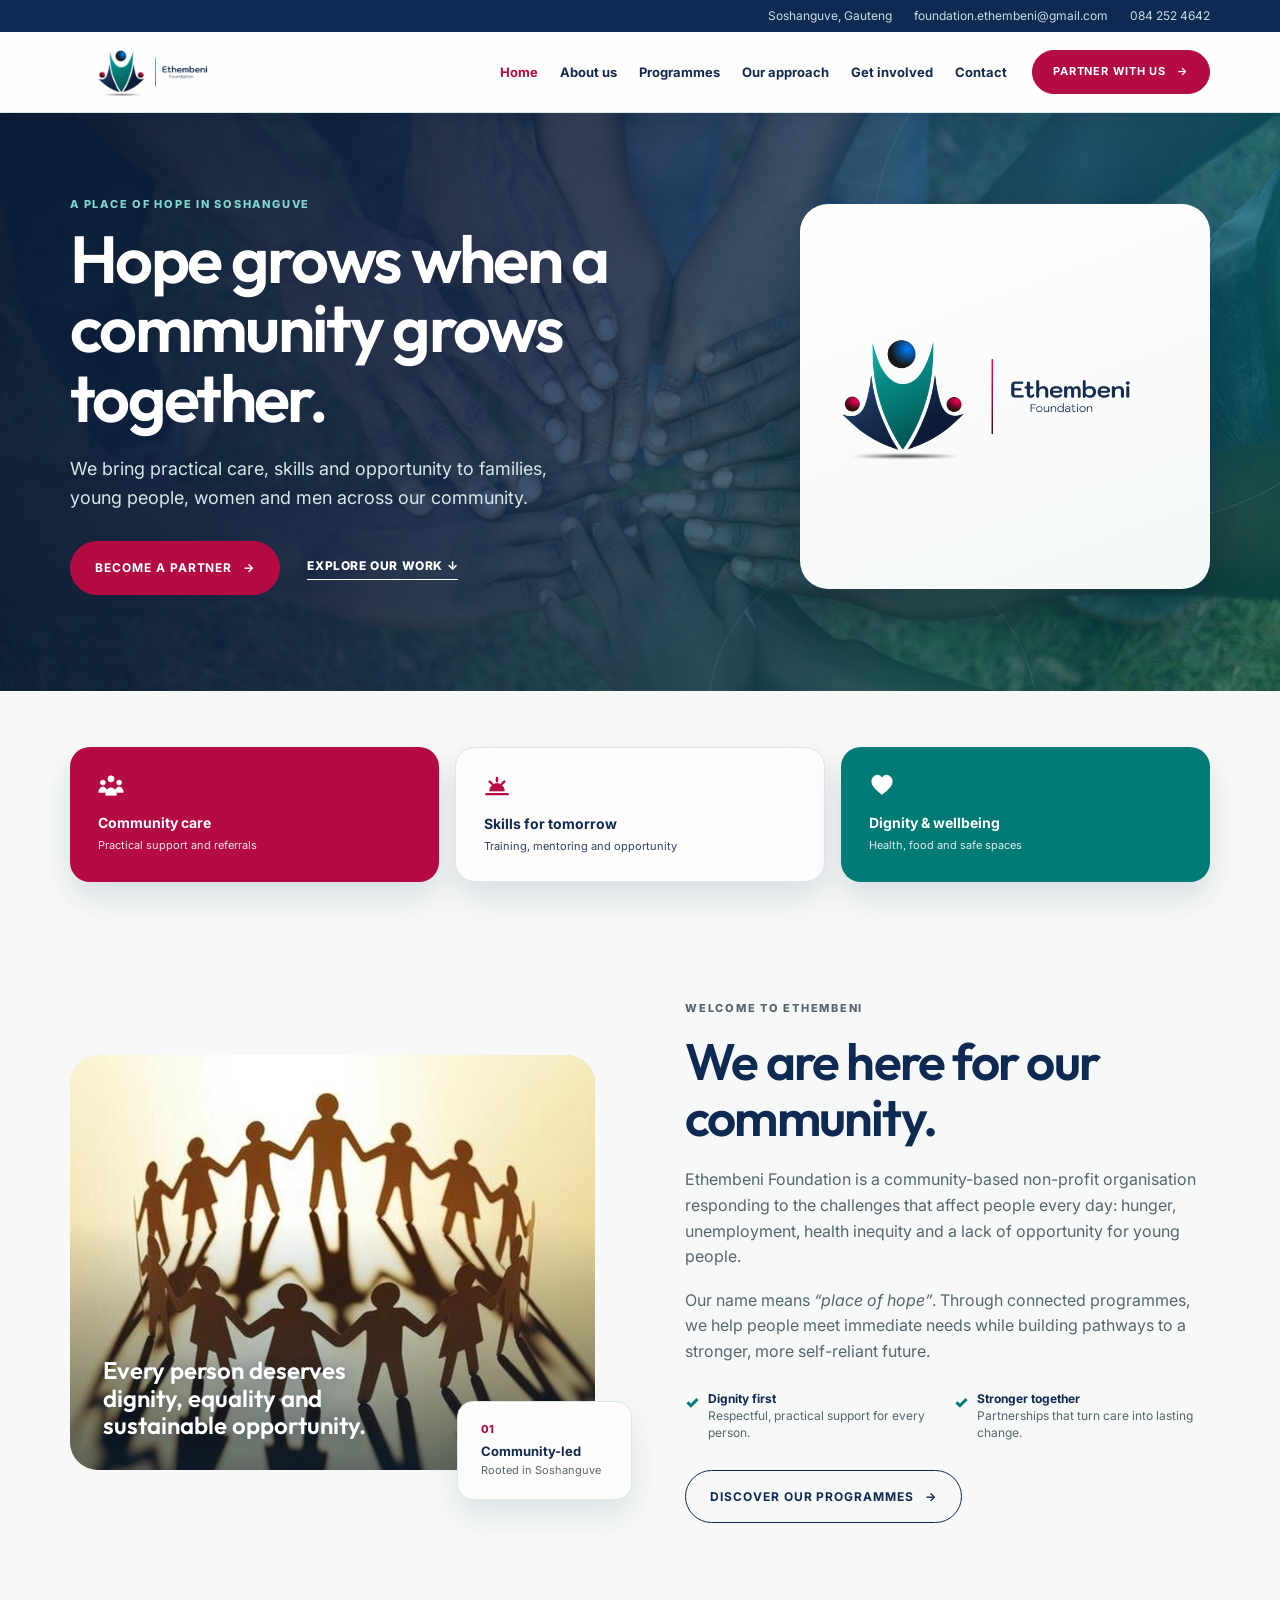
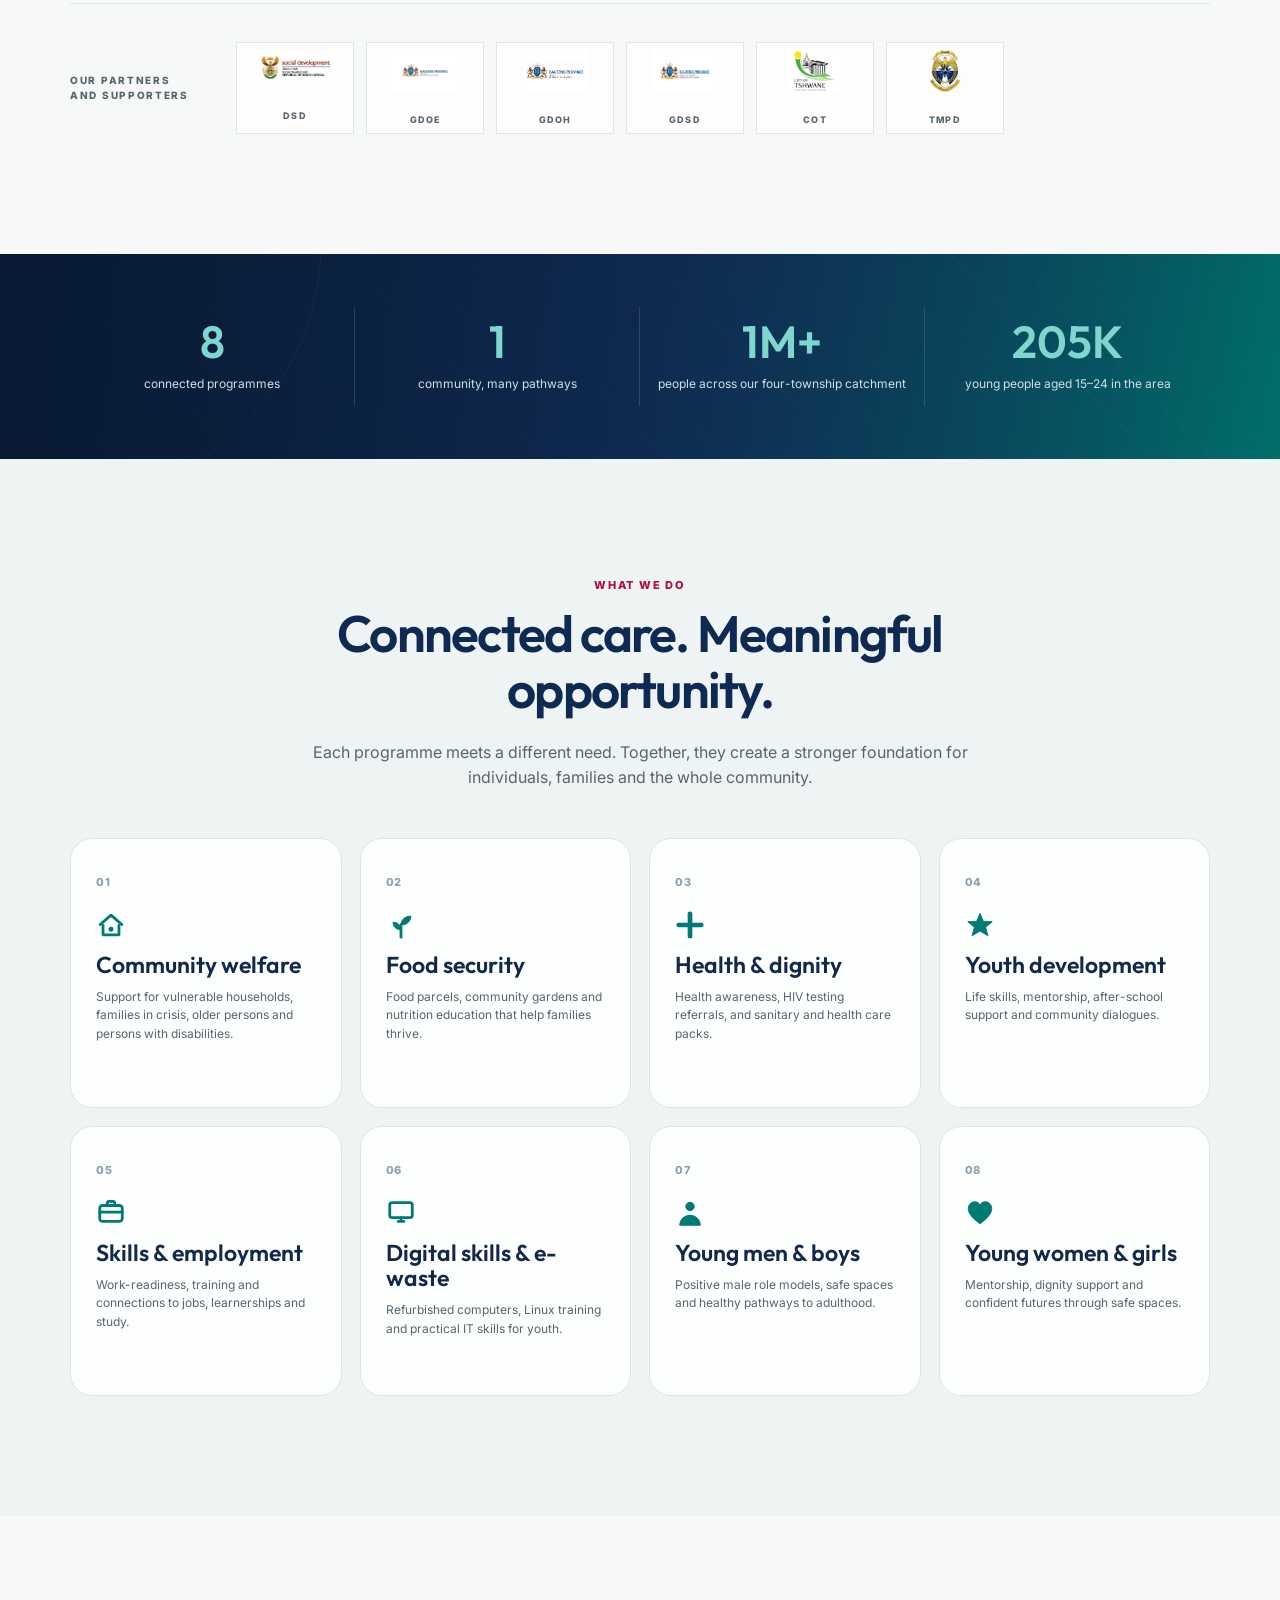
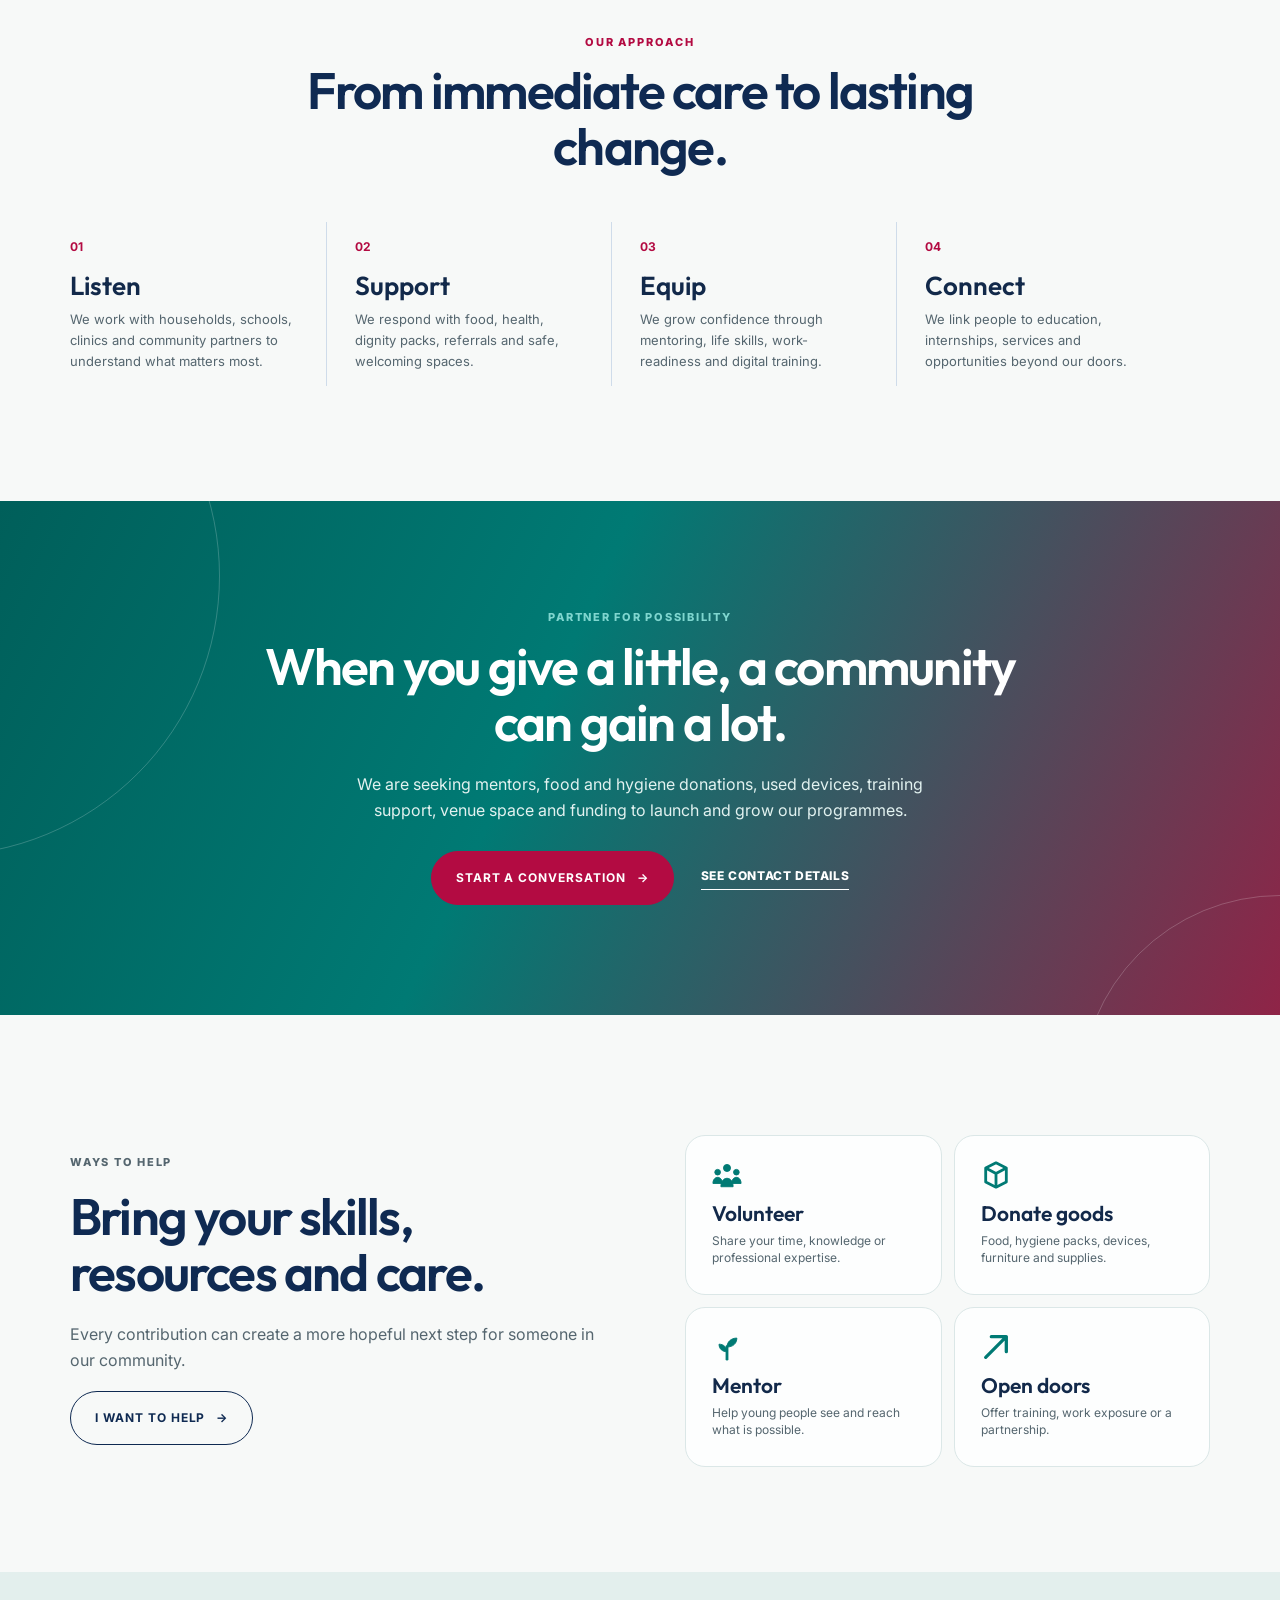
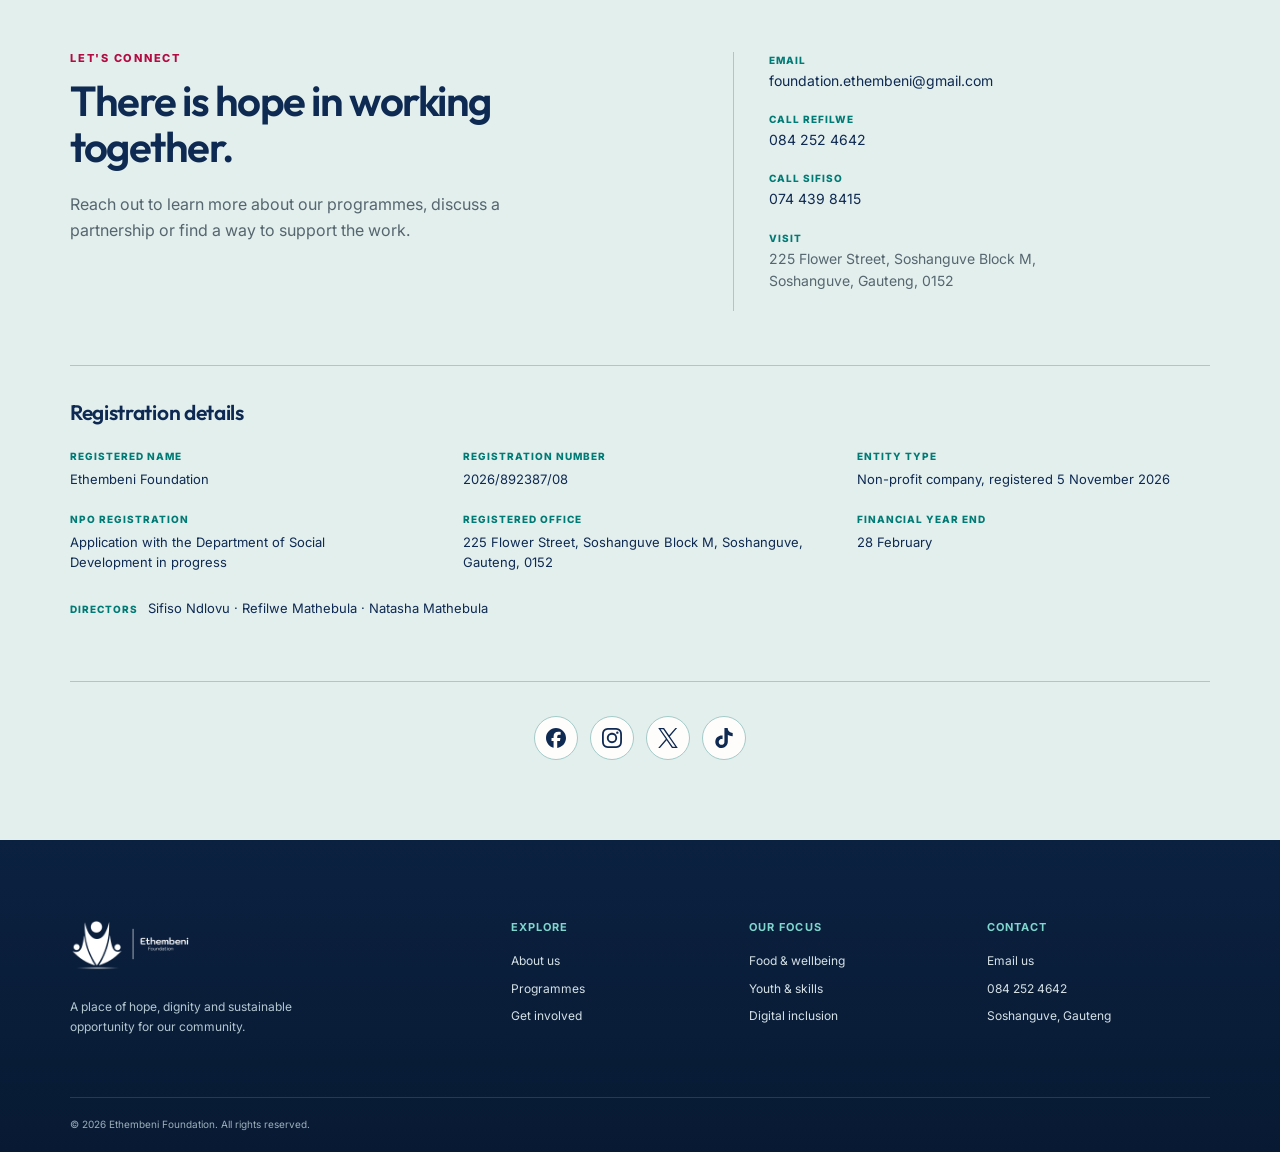
==== index.html @ ce1a3688 "Add files via upload" ====
<!doctype html>
<html lang="en">
<head>
  <meta charset="utf-8">
  <meta name="viewport" content="width=device-width, initial-scale=1">
  <meta name="description" content="Ethembeni Foundation — a place of hope for communities in Soshanguve.">
  <meta name="theme-color" content="#0f2a52">
  <title>Ethembeni Foundation | A place of hope</title>
  <link rel="preconnect" href="https://fonts.googleapis.com">
  <link rel="preconnect" href="https://fonts.gstatic.com" crossorigin>
  <link href="https://fonts.googleapis.com/css2?family=Inter:wght@400;500;600;700;800&family=Outfit:wght@500;600;700;800&display=swap" rel="stylesheet">
  <link rel="stylesheet" href="style.css">
</head>
<body>
  <a class="skip-link" href="#main">Skip to content</a>

  <svg class="logo-sprite" aria-hidden="true" focusable="false" width="0" height="0">
    <symbol id="mark-rise" viewBox="0 0 64 64"><path d="M14 44a18 18 0 0 1 36 0Z"/><path d="M6 52h52" fill="none" stroke="currentColor" stroke-width="6" stroke-linecap="round"/><path d="M32 20v-8M20 27l-6-6M44 27l6-6" fill="none" stroke="currentColor" stroke-width="6" stroke-linecap="round"/></symbol>
    <symbol id="mark-sprout" viewBox="0 0 64 64"><path d="M32 58V31" fill="none" stroke="currentColor" stroke-width="6" stroke-linecap="round"/><path d="M32 32c0-11 9-19 21-19 0 12-9 19-21 19Z"/><path d="M32 42c0-9-7-16-17-16 0 10 7 16 17 16Z"/></symbol>
    <symbol id="mark-people" viewBox="0 0 64 64"><circle cx="32" cy="17" r="7.5"/><path d="M19 57c0-11 5.8-18 13-18s13 7 13 18Z"/><circle cx="12" cy="26" r="6"/><path d="M2 50c0-8 4.5-13 10-13s10 5 10 13Z"/><circle cx="52" cy="26" r="6"/><path d="M42 50c0-8 4.5-13 10-13s10 5 10 13Z"/></symbol>
    <symbol id="mark-home" viewBox="0 0 64 64"><path d="M9 31 32 11l23 20" fill="none" stroke="currentColor" stroke-width="6" stroke-linecap="round" stroke-linejoin="round"/><path d="M15 33v20h34V33" fill="none" stroke="currentColor" stroke-width="6" stroke-linecap="round" stroke-linejoin="round"/><circle cx="32" cy="41" r="4.5"/></symbol>
    <symbol id="mark-heart" viewBox="0 0 64 64"><path d="M32 55C14 42 7 32 7 22.5 7 14 13.5 8 21 8c5 0 8.6 2.6 11 6.5C34.4 10.6 38 8 43 8c7.5 0 14 6 14 14.5C57 32 50 42 32 55Z"/></symbol>
    <symbol id="mark-star" viewBox="0 0 64 64"><path d="M32 7l7 17 19 1-14 12 5 18-17-10-17 10 5-18L6 25l19-1Z"/></symbol>
    <symbol id="mark-plus" viewBox="0 0 64 64"><path d="M32 8v48M8 32h48" fill="none" stroke="currentColor" stroke-width="10" stroke-linecap="round"/></symbol>
    <symbol id="mark-briefcase" viewBox="0 0 64 64"><rect x="8" y="16" width="48" height="34" rx="6" fill="none" stroke="currentColor" stroke-width="6"/><path d="M24 16v-5a4 4 0 0 1 4-4h8a4 4 0 0 1 4 4v5M8 30h48" fill="none" stroke="currentColor" stroke-width="6" stroke-linecap="round"/></symbol>
    <symbol id="mark-monitor" viewBox="0 0 64 64"><rect x="8" y="10" width="48" height="32" rx="5" fill="none" stroke="currentColor" stroke-width="6"/><path d="M26 50h12M32 42v8" fill="none" stroke="currentColor" stroke-width="6" stroke-linecap="round"/></symbol>
    <symbol id="mark-user" viewBox="0 0 64 64"><circle cx="32" cy="18" r="9"/><path d="M10 58c1-13 10-21 22-21s21 8 22 21Z"/></symbol>
    <symbol id="mark-box" viewBox="0 0 64 64"><path d="M32 6l22 11v30L32 58 10 47V17Z" fill="none" stroke="currentColor" stroke-width="6" stroke-linejoin="round"/><path d="M10 17l22 12 22-12M32 29v29" fill="none" stroke="currentColor" stroke-width="6" stroke-linejoin="round"/></symbol>
    <symbol id="mark-arrow" viewBox="0 0 64 64"><path d="M10 54 54 10M22 10h32v32" fill="none" stroke="currentColor" stroke-width="7" stroke-linecap="round" stroke-linejoin="round"/></symbol>
    <symbol id="soc-facebook" viewBox="0 0 24 24"><path d="M9.101 23.691v-7.98H6.627v-3.667h2.474v-1.58c0-4.085 1.848-5.978 5.858-5.978.401 0 .955.042 1.468.103a8.68 8.68 0 0 1 1.141.195v3.325a8.623 8.623 0 0 0-.653-.036 26.805 26.805 0 0 0-.733-.009c-.707 0-1.259.096-1.675.309a1.686 1.686 0 0 0-.679.622c-.258.42-.374.995-.374 1.752v1.297h3.919l-.386 2.103-.287 1.564h-3.246v8.245C19.396 23.238 24 18.179 24 12.044c0-6.627-5.373-12-12-12s-12 5.373-12 12c0 5.628 3.874 10.35 9.101 11.647Z"/></symbol>
    <symbol id="soc-instagram" viewBox="0 0 24 24"><path d="M7.0301.084c-1.2768.0602-2.1487.264-2.911.5634-.7888.3075-1.4575.72-2.1228 1.3877-.6652.6677-1.075 1.3368-1.3802 2.127-.2954.7638-.4956 1.6365-.552 2.914-.0564 1.2775-.0689 1.6882-.0626 4.947.0062 3.2586.0206 3.6671.0825 4.9473.061 1.2765.264 2.1482.5635 2.9107.308.7889.72 1.4573 1.388 2.1228.6679.6655 1.3365 1.0743 2.1285 1.38.7632.295 1.6361.4961 2.9134.552 1.2773.056 1.6884.069 4.9462.0627 3.2578-.0062 3.668-.0207 4.9478-.0814 1.28-.0607 2.147-.2652 2.9098-.5633.7889-.3086 1.4578-.72 2.1228-1.3881.665-.6682 1.0745-1.3378 1.3795-2.1284.2957-.7632.4966-1.636.552-2.9124.056-1.2809.0692-1.6898.063-4.948-.0063-3.2583-.021-3.6668-.0817-4.9465-.0607-1.2797-.264-2.1487-.5633-2.9117-.3084-.7889-.72-1.4568-1.3876-2.1228C21.2982 1.33 20.628.9208 19.8378.6165 19.074.321 18.2017.1197 16.9244.0645 15.6471.0093 15.236-.005 11.977.0014 8.718.0076 8.31.0215 7.0301.0839m.1402 21.6932c-1.17-.0509-1.8053-.2453-2.2287-.408-.5606-.216-.96-.4771-1.3819-.895-.422-.4178-.6811-.8186-.9-1.378-.1644-.4234-.3624-1.058-.4171-2.228-.0595-1.2645-.072-1.6442-.079-4.848-.007-3.2037.0053-3.583.0607-4.848.05-1.169.2456-1.805.408-2.2282.216-.5613.4762-.96.895-1.3816.4188-.4217.8184-.6814 1.3783-.9003.423-.1651 1.0575-.3614 2.227-.4171 1.2655-.06 1.6447-.072 4.848-.079 3.2033-.007 3.5835.005 4.8495.0608 1.169.0508 1.8053.2445 2.228.408.5608.216.96.4754 1.3816.895.4217.4194.6816.8176.9005 1.3787.1653.4217.3617 1.056.4169 2.2263.0602 1.2655.0739 1.645.0796 4.848.0058 3.203-.0055 3.5834-.061 4.848-.051 1.17-.245 1.8055-.408 2.2294-.216.5604-.4763.96-.8954 1.3814-.419.4215-.8181.6811-1.3783.9-.4224.1649-1.0577.3617-2.2262.4174-1.2656.0595-1.6448.072-4.8493.079-3.2045.007-3.5825-.006-4.848-.0608M16.953 5.5864A1.44 1.44 0 1 0 18.39 4.144a1.44 1.44 0 0 0-1.437 1.4424M5.8385 12.012c.0067 3.4032 2.7706 6.1557 6.173 6.1493 3.4026-.0065 6.157-2.7701 6.1506-6.1733-.0065-3.4032-2.771-6.1565-6.174-6.1498-3.403.0067-6.156 2.771-6.1496 6.1738M8 12.0077a4 4 0 1 1 4.008 3.9921A3.9996 3.9996 0 0 1 8 12.0077"/></symbol>
    <symbol id="soc-x" viewBox="0 0 24 24"><path d="M14.234 10.162 22.977 0h-2.072l-7.591 8.824L7.251 0H.258l9.168 13.343L.258 24H2.33l8.016-9.318L16.749 24h6.993zm-2.837 3.299-.929-1.329L3.076 1.56h3.182l5.965 8.532.929 1.329 7.754 11.09h-3.182z"/></symbol>
    <symbol id="soc-tiktok" viewBox="0 0 24 24"><path d="M12.525.02c1.31-.02 2.61-.01 3.91-.02.08 1.53.63 3.09 1.75 4.17 1.12 1.11 2.7 1.62 4.24 1.79v4.03c-1.44-.05-2.89-.35-4.2-.97-.57-.26-1.1-.59-1.62-.93-.01 2.92.01 5.84-.02 8.75-.08 1.4-.54 2.79-1.35 3.94-1.31 1.92-3.58 3.17-5.91 3.21-1.43.08-2.86-.31-4.08-1.03-2.02-1.19-3.44-3.37-3.65-5.71-.02-.5-.03-1-.01-1.49.18-1.9 1.12-3.72 2.58-4.96 1.66-1.44 3.98-2.13 6.15-1.72.02 1.48-.04 2.96-.04 4.44-.99-.32-2.15-.23-3.02.37-.63.41-1.11 1.04-1.36 1.75-.21.51-.15 1.07-.14 1.61.24 1.64 1.82 3.02 3.5 2.87 1.12-.01 2.19-.66 2.77-1.61.19-.33.4-.67.41-1.06.1-1.79.06-3.57.07-5.36.01-4.03-.01-8.05.02-12.07z"/></symbol>
  </svg>
  <div class="utility-bar"><div class="shell utility-content"><span>Soshanguve, Gauteng</span><a href="mailto:foundation.ethembeni@gmail.com">foundation.ethembeni@gmail.com</a><a href="tel:+27842524642">084 252 4642</a></div></div>

  <header class="site-header" id="top">
    <div class="shell nav-wrap">
      <a class="brand" href="#top" aria-label="Ethembeni Foundation home"><img src="assets/ethembeni-foundation-logo.png" alt="Ethembeni Foundation"></a>
      <button class="menu-toggle" aria-expanded="false" aria-controls="primary-nav"><span></span><span></span><span></span><span class="sr-only">Open navigation</span></button>
      <nav id="primary-nav" class="primary-nav" aria-label="Primary navigation">
        <a class="active" href="#home">Home</a><a href="#about">About us</a><a href="#programmes">Programmes</a><a href="#impact">Our approach</a><a href="#get-involved">Get involved</a><a href="#contact">Contact</a>
      </nav>
      <a class="button button-small header-cta" href="#get-involved">Partner with us <span aria-hidden="true">→</span></a>
    </div>
  </header>

  <main id="main">
    <section class="hero" id="home">
      <div class="hero-pattern pattern-one"></div><div class="hero-pattern pattern-two"></div>
      <div class="shell hero-grid">
        <div class="hero-copy"><p class="eyebrow light">A place of hope in Soshanguve</p><h1>Hope grows when a community grows together.</h1><p class="hero-text">We bring practical care, skills and opportunity to families, young people, women and men across our community.</p><div class="hero-actions"><a class="button" href="#get-involved">Become a partner <span aria-hidden="true">→</span></a><a class="text-link light" href="#programmes">Explore our work <span aria-hidden="true">↓</span></a></div></div>
        <div class="hero-art"><img class="hero-logo" src="assets/ethembeni-foundation-logo.png" alt="Ethembeni Foundation — place of hope" width="2400" height="1200"></div>
      </div>
    </section>

    <div class="hero-cards shell">
      <a href="#programmes" class="focus-card focus-crimson"><svg class="focus-icon" viewBox="0 0 64 64" aria-hidden="true"><use href="#mark-people"></use></svg><strong>Community care</strong><small>Practical support and referrals</small></a>
      <a href="#programmes" class="focus-card focus-cream"><svg class="focus-icon" viewBox="0 0 64 64" aria-hidden="true"><use href="#mark-rise"></use></svg><strong>Skills for tomorrow</strong><small>Training, mentoring and opportunity</small></a>
      <a href="#programmes" class="focus-card focus-teal"><svg class="focus-icon" viewBox="0 0 64 64" aria-hidden="true"><use href="#mark-heart"></use></svg><strong>Dignity & wellbeing</strong><small>Health, food and safe spaces</small></a>
    </div>

    <section class="intro section" id="about"><div class="shell split-grid"><div class="photo-card reveal"><div class="photo-art"><img class="photo-img" src="assets/teamwork.jpg" alt="Members of the Ethembeni Foundation team working together" width="1284" height="700" loading="lazy" decoding="async"><div class="photo-quote">Every person deserves dignity, equality and sustainable opportunity.</div></div><div class="tag-card"><span>01</span><strong>Community-led</strong><small>Rooted in Soshanguve</small></div></div><div class="section-copy reveal"><p class="eyebrow">Welcome to Ethembeni</p><h2>We are here for our community.</h2><p>Ethembeni Foundation is a community-based non-profit organisation responding to the challenges that affect people every day: hunger, unemployment, health inequity and a lack of opportunity for young people.</p><p>Our name means <em>“place of hope”</em>. Through connected programmes, we help people meet immediate needs while building pathways to a stronger, more self-reliant future.</p><div class="value-list"><div><span>✓</span><p><strong>Dignity first</strong><br>Respectful, practical support for every person.</p></div><div><span>✓</span><p><strong>Stronger together</strong><br>Partnerships that turn care into lasting change.</p></div></div><a class="button button-outline" href="#programmes">Discover our programmes <span aria-hidden="true">→</span></a></div></div><div class="shell partner-panel"><p>Our partners and supporters</p><ul class="partner-marks" aria-label="Partner and supporter logos"><li><img src="assets/logo-dsd.jpg" alt="Department of Social Development logo" loading="lazy" decoding="async"><span>DSD</span></li><li><img src="assets/logo_gdoe.jpg" alt="Gauteng Department of Education logo" loading="lazy" decoding="async"><span>GDoE</span></li><li><img src="assets/logo_gdoh.jpg" alt="Gauteng Department of Health logo" loading="lazy" decoding="async"><span>GDoH</span></li><li><img src="assets/logo_gdsd.png" alt="Gauteng Department of Social Development logo" loading="lazy" decoding="async"><span>GDSD</span></li><li><img src="assets/logo_tmo.png" alt="City of Tshwane Municipality logo" loading="lazy" decoding="async"><span>CoT</span></li><li><img src="assets/logo_tmpd.jpg" alt="Tshwane Metro Police Department logo" loading="lazy" decoding="async"><span>TMPD</span></li></ul></div></section>
    <section class="numbers"><div class="numbers-overlay"></div><div class="shell number-grid"><div><strong>8</strong><span>connected programmes</span></div><div><strong>1</strong><span>community, many pathways</span></div><div><strong>1M+</strong><span>people across our four-township catchment</span></div><div><strong>205K</strong><span>young people aged 15–24 in the area</span></div></div></section>

    <section class="section programmes" id="programmes"><div class="shell"><div class="section-heading centered reveal"><p class="eyebrow">What we do</p><h2>Connected care. Meaningful opportunity.</h2><p>Each programme meets a different need. Together, they create a stronger foundation for individuals, families and the whole community.</p></div><div class="programme-grid">
      <article class="programme-card reveal"><span class="programme-number">01</span><svg class="programme-icon" viewBox="0 0 64 64" aria-hidden="true"><use href="#mark-home"></use></svg><h3>Community welfare</h3><p>Support for vulnerable households, families in crisis, older persons and persons with disabilities.</p></article>
      <article class="programme-card reveal"><span class="programme-number">02</span><svg class="programme-icon" viewBox="0 0 64 64" aria-hidden="true"><use href="#mark-sprout"></use></svg><h3>Food security</h3><p>Food parcels, community gardens and nutrition education that help families thrive.</p></article>
      <article class="programme-card reveal"><span class="programme-number">03</span><svg class="programme-icon" viewBox="0 0 64 64" aria-hidden="true"><use href="#mark-plus"></use></svg><h3>Health & dignity</h3><p>Health awareness, HIV testing referrals, and sanitary and health care packs.</p></article>
      <article class="programme-card reveal"><span class="programme-number">04</span><svg class="programme-icon" viewBox="0 0 64 64" aria-hidden="true"><use href="#mark-star"></use></svg><h3>Youth development</h3><p>Life skills, mentorship, after-school support and community dialogues.</p></article>
      <article class="programme-card reveal"><span class="programme-number">05</span><svg class="programme-icon" viewBox="0 0 64 64" aria-hidden="true"><use href="#mark-briefcase"></use></svg><h3>Skills & employment</h3><p>Work-readiness, training and connections to jobs, learnerships and study.</p></article>
      <article class="programme-card reveal"><span class="programme-number">06</span><svg class="programme-icon" viewBox="0 0 64 64" aria-hidden="true"><use href="#mark-monitor"></use></svg><h3>Digital skills & e-waste</h3><p>Refurbished computers, Linux training and practical IT skills for youth.</p></article>
      <article class="programme-card reveal"><span class="programme-number">07</span><svg class="programme-icon" viewBox="0 0 64 64" aria-hidden="true"><use href="#mark-user"></use></svg><h3>Young men & boys</h3><p>Positive male role models, safe spaces and healthy pathways to adulthood.</p></article>
      <article class="programme-card reveal"><span class="programme-number">08</span><svg class="programme-icon" viewBox="0 0 64 64" aria-hidden="true"><use href="#mark-heart"></use></svg><h3>Young women & girls</h3><p>Mentorship, dignity support and confident futures through safe spaces.</p></article>
    </div></div></section>

    <section class="journey section" id="impact"><div class="shell"><div class="section-heading centered reveal"><p class="eyebrow">Our approach</p><h2>From immediate care to lasting change.</h2></div><div class="journey-grid"><article class="journey-step reveal"><span>01</span><h3>Listen</h3><p>We work with households, schools, clinics and community partners to understand what matters most.</p></article><article class="journey-step reveal"><span>02</span><h3>Support</h3><p>We respond with food, health, dignity packs, referrals and safe, welcoming spaces.</p></article><article class="journey-step reveal"><span>03</span><h3>Equip</h3><p>We grow confidence through mentoring, life skills, work-readiness and digital training.</p></article><article class="journey-step reveal"><span>04</span><h3>Connect</h3><p>We link people to education, internships, services and opportunities beyond our doors.</p></article></div></div></section>

    <section class="partner-callout" id="get-involved"><div class="partner-orbit orbit-one"></div><div class="partner-orbit orbit-two"></div><div class="shell partner-content reveal"><p class="eyebrow light">Partner for possibility</p><h2>When you give a little, a community can gain a lot.</h2><p>We are seeking mentors, food and hygiene donations, used devices, training support, venue space and funding to launch and grow our programmes.</p><div class="partner-actions"><a class="button" href="mailto:foundation.ethembeni@gmail.com?subject=Partnership%20with%20Ethembeni%20Foundation">Start a conversation <span aria-hidden="true">→</span></a><a class="text-link light" href="#contact">See contact details</a></div></div></section>

    <section class="section involvement"><div class="shell split-grid"><div class="section-copy reveal"><p class="eyebrow">Ways to help</p><h2>Bring your skills, resources and care.</h2><p>Every contribution can create a more hopeful next step for someone in our community.</p><a class="button button-outline" href="mailto:foundation.ethembeni@gmail.com?subject=I%20would%20like%20to%20help">I want to help <span aria-hidden="true">→</span></a></div><div class="help-grid reveal"><article><svg viewBox="0 0 64 64" aria-hidden="true"><use href="#mark-people"></use></svg><h3>Volunteer</h3><p>Share your time, knowledge or professional expertise.</p></article><article><svg viewBox="0 0 64 64" aria-hidden="true"><use href="#mark-box"></use></svg><h3>Donate goods</h3><p>Food, hygiene packs, devices, furniture and supplies.</p></article><article><svg viewBox="0 0 64 64" aria-hidden="true"><use href="#mark-sprout"></use></svg><h3>Mentor</h3><p>Help young people see and reach what is possible.</p></article><article><svg viewBox="0 0 64 64" aria-hidden="true"><use href="#mark-arrow"></use></svg><h3>Open doors</h3><p>Offer training, work exposure or a partnership.</p></article></div></div></section>

    <section class="contact-section" id="contact"><div class="shell contact-panel"><div><p class="eyebrow">Let's connect</p><h2>There is hope in working together.</h2><p>Reach out to learn more about our programmes, discuss a partnership or find a way to support the work.</p></div><div class="contact-details"><a href="mailto:foundation.ethembeni@gmail.com"><span>Email</span>foundation.ethembeni@gmail.com</a><a href="tel:+27842524642"><span>Call Refilwe</span>084 252 4642</a><a href="tel:+27744398415"><span>Call Sifiso</span>074 439 8415</a><p><span>Visit</span>225 Flower Street, Soshanguve Block M,<br>Soshanguve, Gauteng, 0152</p></div></div>    <div class="shell registration">
      <h3>Registration details</h3>
      <dl class="registration-list">
        <div>
          <dt>Registered name</dt>
          <dd>Ethembeni Foundation</dd>
        </div>
        <div>
          <dt>Registration number</dt>
          <dd>2026/892387/08</dd>
        </div>
        <div>
          <dt>Entity type</dt>
          <dd>Non-profit company, registered 5 November 2026</dd>
        </div>
        <div>
          <dt>NPO registration</dt>
          <dd>Application with the Department of Social Development in progress</dd>
        </div>
        <div>
          <dt>Registered office</dt>
          <dd>225 Flower Street, Soshanguve Block M, Soshanguve, Gauteng, 0152</dd>
        </div>
        <div>
          <dt>Financial year end</dt>
          <dd>28 February</dd>
        </div>
      </dl>
      <p class="registration-directors"><span>Directors</span>Sifiso Ndlovu &middot; Refilwe Mathebula &middot; Natasha Mathebula</p>
    </div>

    <div class="shell social-row">
      <!-- TODO: add href with the real profile URL to each link once the accounts exist -->
      <ul class="social-list">
        <li><a class="social-link" aria-label="Ethembeni Foundation on Facebook"><svg viewBox="0 0 24 24" aria-hidden="true"><use href="#soc-facebook"></use></svg></a></li>
        <li><a class="social-link" aria-label="Ethembeni Foundation on Instagram"><svg viewBox="0 0 24 24" aria-hidden="true"><use href="#soc-instagram"></use></svg></a></li>
        <li><a class="social-link" href="https://x.com/ethembeni_" target="_blank" rel="noopener" aria-label="Ethembeni Foundation on X"><svg viewBox="0 0 24 24" aria-hidden="true"><use href="#soc-x"></use></svg></a></li>
        <li><a class="social-link" href="https://www.tiktok.com/@ethembenifoundation" target="_blank" rel="noopener" aria-label="Ethembeni Foundation on TikTok"><svg viewBox="0 0 24 24" aria-hidden="true"><use href="#soc-tiktok"></use></svg></a></li>
      </ul>
    </div></section>
  </main>

  <footer><div class="shell footer-grid"><div><img class="footer-logo" src="assets/ethembeni-foundation-logo.png" alt="Ethembeni Foundation"><p>A place of hope, dignity and sustainable opportunity for our community.</p></div><div><h3>Explore</h3><a href="#about">About us</a><a href="#programmes">Programmes</a><a href="#get-involved">Get involved</a></div><div><h3>Our focus</h3><a href="#programmes">Food & wellbeing</a><a href="#programmes">Youth & skills</a><a href="#programmes">Digital inclusion</a></div><div><h3>Contact</h3><a href="mailto:foundation.ethembeni@gmail.com">Email us</a><a href="tel:+27842524642">084 252 4642</a><a href="#contact">Soshanguve, Gauteng</a></div></div><div class="shell footer-bottom"><span>© <span id="year"></span> Ethembeni Foundation. All rights reserved.</span></div></footer>
  <script src="script.js"></script>
</body>
</html>
---- style.css ----
/* ==========================================================================
   Ethembeni Foundation — stylesheet
   Palette is derived from the logo: navy, teal, crimson and blue.
   ========================================================================== */

:root {
  --navy:#0f2a52;
  --navy-deep:#081a33;
  --navy-mid:#123a63;
  --teal:#007a74;
  --teal-deep:#005f5a;
  --teal-light:#7fd6cf;
  --crimson:#b30b42;
  --crimson-deep:#8f0a35;
  --blue:#0a5fb4;
  --blue-soft:#e8f1fb;
  --cream:#eef6f5;
  --paper:#fdfefd;
  --ink:#12294a;
  --muted:#55666f;
  --line:#dbe7e7;
  --btn-radius:999px;
  --serif:'Outfit','Inter',Arial,sans-serif;
  --sans:'Inter',Arial,Helvetica,sans-serif;
}

* {
  box-sizing:border-box;
}

html {
  scroll-behavior:smooth;
  scroll-padding-top:92px;
}

body {
  margin:0;
  color:var(--ink);
  background-color:#f7f9f8;
  font-family:var(--sans);
  font-size:16px;
  line-height:1.6;
}

a:focus-visible,
button:focus-visible {
  outline:3px solid var(--blue);
  outline-offset:3px;
}

.shell {
  width:min(1140px,calc(100% - 40px));
  margin:auto;
}

.sr-only,.skip-link:not(:focus) {
  position:absolute;
  width:1px;
  height:1px;
  overflow:hidden;
  clip:rect(0,0,0,0);
  white-space:nowrap;
}

.skip-link:focus {
  position:fixed;
  top:10px;
  left:10px;
  z-index:99;
  background:var(--navy);
  padding:10px;
  color:#fff;
}

.utility-bar {
  background:var(--navy);
  color:#c9dde4;
  font-size:12px;
}

.utility-content {
  height:32px;
  display:flex;
  justify-content:flex-end;
  align-items:center;
  gap:22px;
}

.utility-bar a {
  color:inherit;
  text-decoration:none;
}

.utility-bar a:hover {
  color:var(--teal-light);
}

.site-header {
  background:#fdfefd;
  position:sticky;
  top:0;
  z-index:20;
  border-bottom:1px solid var(--line);
  box-shadow:0 2px 12px #0f2a5214;
}

.nav-wrap {
  height:80px;
  display:flex;
  align-items:center;
  gap:25px;
}

.brand {
  width:180px;
  height:64px;
  display:flex;
  align-items:center;
}

.brand img {
  width:100%;
  height:100%;
  object-fit:contain;
}

.primary-nav {
  display:flex;
  align-items:center;
  gap:22px;
  margin-left:auto;
}

.primary-nav a {
  color:var(--ink);
  font-size:13px;
  font-weight:700;
  text-decoration:none;
}

.primary-nav a:hover,.primary-nav a.active {
  color:var(--crimson);
}

.button {
  display:inline-flex;
  align-items:center;
  gap:11px;
  background:var(--crimson);
  color:#fff;
  text-transform:uppercase;
  font-size:12px;
  letter-spacing:.08em;
  font-weight:700;
  text-decoration:none;
  padding:16px 24px;
  border:1px solid var(--crimson);
  border-radius:var(--btn-radius);
  transition:.25s;
}

.button:hover {
  background:var(--crimson-deep);
  transform:translateY(-2px);
}

.button-small {
  padding:12px 20px;
  font-size:11px;
}

.button-outline {
  background:transparent;
  color:var(--navy);
  border-color:var(--navy);
}

.button-outline:hover {
  background:var(--navy);
  color:#fff;
}

.menu-toggle {
  display:none;
  background:none;
  border:0;
  padding:8px;
  cursor:pointer;
}

.menu-toggle span:not(.sr-only) {
  display:block;
  width:24px;
  height:2px;
  background:var(--navy);
  margin:5px;
}

.hero {
  background-color:#0b1f3f;
  background-image:
    linear-gradient(128deg,#0b1f3fc4 0%,#0f2a52ad 42%,#00706b8a 78%,#007a7466 100%),
    url("assets/communityhands.jpg");
  background-size:cover;
  background-position:center;
  background-repeat:no-repeat;
  min-height:560px;
  color:white;
  position:relative;
  overflow:hidden;
  padding:85px 0 96px;
}

.hero:after {
  content:'';
  position:absolute;
  inset:0;
  background:
    radial-gradient(720px 520px at 88% 12%,#0a5fb440,transparent 70%),
    linear-gradient(90deg,#081a3399 0%,#0b244566 42%,#007a740f 100%);
  pointer-events:none;
}

.hero-grid {
  display:grid;
  grid-template-columns:1.05fr .95fr;
  min-height:378px;
  align-items:center;
  position:relative;
  z-index:1;
}

.hero-copy {
  max-width:620px;
}

.eyebrow {
  font-size:11px;
  line-height:1.2;
  font-weight:800;
  letter-spacing:.16em;
  text-transform:uppercase;
  color:var(--crimson);
  margin:0 0 13px;
}

.eyebrow.light {
  color:var(--teal-light);
}

.hero h1 {
  font-family:var(--serif);
  font-weight:600;
  font-size:clamp(42px,5.2vw,71px);
  line-height:1.04;
  letter-spacing:-.04em;
  margin:0 0 23px;
}

.hero-text {
  font-size:18px;
  max-width:520px;
  color:#d5e8e9;
  margin:0 0 29px;
}

.hero-actions,.partner-actions {
  display:flex;
  align-items:center;
  gap:27px;
}

.text-link {
  font-size:12px;
  font-weight:800;
  text-transform:uppercase;
  letter-spacing:.05em;
  color:var(--navy);
  text-decoration:none;
  border-bottom:1px solid currentColor;
  padding-bottom:3px;
}

.text-link.light {
  color:#fff;
}

.hero-pattern {
  position:absolute;
  border:1px solid #ffffff22;
  border-radius:50%;
}

.pattern-one {
  width:540px;
  height:540px;
  right:-130px;
  top:-130px;
}

.pattern-two {
  width:330px;
  height:330px;
  right:19%;
  bottom:-190px;
}

.hero-art {
  width:410px;
  height:385px;
  justify-self:end;
  position:relative;
  overflow:hidden;
  background:linear-gradient(160deg,#ffffff,#f4f8f7);
  border-radius:28px;
  box-shadow:0 30px 60px #05142666;
  display:grid;
  place-items:center;
  padding:36px;
}

.hero-art {
  max-width:100%;
}

.hero-logo {
  display:block;
  width:100%;
  max-width:358px;
  height:auto;
}

/* Hero entrance: the mark arrives from the right, then the copy follows from
   the left — heading first, then the smaller text beneath it. */
@keyframes hero-in-right {
  from {
    opacity:0;
    transform:translateX(50px);
  }
  to {
    opacity:1;
    transform:none;
  }
}

@keyframes hero-in-left {
  from {
    opacity:0;
    transform:translateX(-35px);
  }
  to {
    opacity:1;
    transform:none;
  }
}

.hero-art {
  animation:hero-in-right .8s cubic-bezier(.22,.75,.28,1) .1s both;
}

.hero .eyebrow {
  animation:hero-in-left .6s cubic-bezier(.22,.75,.28,1) .15s both;
}

.hero h1 {
  animation:hero-in-left .7s cubic-bezier(.22,.75,.28,1) .25s both;
}

.hero-text {
  animation:hero-in-left .7s cubic-bezier(.22,.75,.28,1) .4s both;
}

.hero-actions {
  animation:hero-in-left .7s cubic-bezier(.22,.75,.28,1) .55s both;
}

.sun {
  position:absolute;
  width:126px;
  height:126px;
  background:#1470c8;
  border-radius:50%;
  right:58px;
  top:49px;
}

.hill {
  position:absolute;
  border-radius:50%;
  background:var(--teal-deep);
}

.hill-back {
  width:460px;
  height:260px;
  bottom:-134px;
  left:30px;
  background:#0f8b83;
}

.hill-front {
  width:370px;
  height:170px;
  bottom:-87px;
  left:-45px;
  background:#08514c;
}

.person {
  position:absolute;
  bottom:70px;
  z-index:2;
}

.person i {
  display:block;
  width:40px;
  height:40px;
  border-radius:50%;
  margin:auto;
  background:var(--navy-deep);
}

.person b {
  display:block;
  width:75px;
  height:125px;
  border-radius:50% 50% 15px 15px;
  background:var(--crimson);
}

.person-left {
  left:76px;
  transform:scale(.88);
}

.person-left b {
  background:var(--blue);
}

.person-center {
  left:170px;
}

.person-center b {
  background:var(--crimson);
}

.person-right {
  right:61px;
  transform:scale(.78);
}

.person-right b {
  background:#eaf5f4;
}

.leaf {
  position:absolute;
  font-size:70px;
  color:#075f59;
  line-height:1;
}

.leaf-one {
  left:20px;
  top:58px;
}

.leaf-two {
  right:12px;
  top:187px;
  color:var(--crimson);
}

.art-caption {
  position:absolute;
  z-index:3;
  bottom:22px;
  left:35px;
  color:#fff;
  line-height:1;
}

.art-caption strong {
  display:block;
  font-size:13px;
  letter-spacing:.19em;
}

.art-caption span {
  font-family:var(--serif);
  font-size:19px;
}

.hero-cards {
  display:grid;
  grid-template-columns:repeat(3,1fr);
  gap:16px;
  margin:56px auto 0;
}

.focus-card {
  min-height:124px;
  padding:25px 28px;
  text-decoration:none;
  color:#fff;
  border-radius:20px;
  transition:transform .25s ease,box-shadow .25s ease;
  box-shadow:0 16px 30px #0b25401f;
}

.focus-card:hover {
  transform:translateY(-6px);
  box-shadow:0 24px 44px #0b254033;
}

.focus-crimson {
  background:var(--crimson);
}

.focus-cream {
  background:#fffdfc;
  color:var(--navy);
  border:1px solid var(--line);
}

.focus-teal {
  background:var(--teal);
}

.focus-icon {
  display:block;
  width:26px;
  height:26px;
  margin-bottom:14px;
  fill:currentColor;
  stroke:currentColor;
  stroke-width:2;
}

.focus-cream .focus-icon {
  color:var(--crimson);
}

.focus-card strong,.focus-card small {
  display:block;
}

.focus-card strong {
  font-size:14px;
  margin-top:3px;
}

.focus-card small {
  font-size:11px;
  opacity:.88;
  margin-top:3px;
}

/* --------------------------------------------------------------------------
   Partner and supporter marks (original SVG artwork, defined in index.html)
   -------------------------------------------------------------------------- */

.logo-sprite {
  position:absolute;
  width:0;
  height:0;
  overflow:hidden;
}

.partner-marks {
  display:flex;
  flex-wrap:wrap;
  align-items:center;
  gap:24px;
  list-style:none;
  margin:0;
  padding:0;
}

.partner-marks img {
  display:block;
  max-width:72px;
  max-height:40px;
  width:auto;
  height:auto;
  object-fit:contain;
}

.partner-marks span {
  display:block;
  margin-top:8px;
  font-size:9px;
  font-weight:800;
  letter-spacing:.12em;
  text-transform:uppercase;
  color:var(--muted);
}

.partner-panel {
  display:flex;
  flex-wrap:wrap;
  align-items:center;
  gap:22px 34px;
  margin-top:80px;
  padding-top:38px;
  border-top:1px solid var(--line);
}

.partner-panel>p {
  margin:0;
  max-width:132px;
  font-size:10px;
  font-weight:800;
  line-height:1.5;
  letter-spacing:.17em;
  text-transform:uppercase;
  color:var(--muted);
}

.partner-panel .partner-marks {
  gap:12px;
  flex:1;
}

.partner-panel .partner-marks li {
  width:118px;
  height:92px;
  display:grid;
  place-items:center;
  background:#fffdfc;
  border:1px solid var(--line);
  transition:.25s;
}

.partner-panel .partner-marks li:hover {
  border-color:#bfdedb;
  box-shadow:0 8px 18px #0f2a5214;
  transform:translateY(-2px);
}

.partner-panel .partner-marks img {
  max-width:80px;
  max-height:44px;
}

.section {
  padding:120px 0;
}

.split-grid {
  display:grid;
  grid-template-columns:1fr 1fr;
  gap:90px;
  align-items:center;
}

.section-copy h2,.section-heading h2,.partner-content h2,.contact-panel h2 {
  font:600 clamp(35px,4vw,52px)/1.1 var(--serif);
  letter-spacing:-.035em;
  margin:0 0 22px;
  color:var(--navy);
}

.section-copy>p {
  color:var(--muted);
  margin:0 0 18px;
}

.photo-card {
  position:relative;
  height:415px;
}

.photo-art {
  height:100%;
  background:linear-gradient(155deg,#e0f1ef,#c8e5e2 65%,#a9d6d2);
  position:relative;
  overflow:hidden;
  border-radius:28px;
}

.photo-img {
  position:absolute;
  inset:0;
  display:block;
  width:100%;
  height:100%;
  object-fit:cover;
}

.photo-art:after {
  content:'';
  position:absolute;
  inset:auto 0 0 0;
  height:60%;
  background:linear-gradient(0deg,#04213a99,transparent);
  pointer-events:none;
}

.photo-quote {
  position:absolute;
  left:33px;
  right:26px;
  bottom:30px;
  color:#fff;
  font:600 24px/1.15 var(--serif);
  max-width:280px;
  z-index:2;
  text-shadow:0 1px 14px #04213a66;
}

.tag-card {
  position:absolute;
  right:-37px;
  bottom:-30px;
  background:#fffdfc;
  padding:19px 23px;
  min-width:175px;
  border-radius:16px;
  border:1px solid var(--line);
  box-shadow:0 15px 30px #0f2a521c;
}

.tag-card span {
  display:block;
  color:var(--crimson);
  font-size:11px;
  font-weight:800;
}

.tag-card strong,.tag-card small {
  display:block;
}

.tag-card strong {
  font-size:13px;
  margin-top:3px;
}

.tag-card small {
  font-size:11px;
  color:var(--muted);
}

.value-list {
  display:grid;
  grid-template-columns:1fr 1fr;
  gap:12px;
  margin:25px 0 28px;
}

.value-list>div {
  display:flex;
  align-items:flex-start;
  gap:9px;
}

.value-list span {
  color:var(--teal);
  font-weight:900;
}

.value-list p {
  font-size:12px;
  line-height:1.45;
  margin:0;
  color:var(--muted);
}

.value-list strong {
  color:var(--navy);
}

.numbers {
  min-height:205px;
  padding:34px 0;
  background:linear-gradient(112deg,#081a33 0%,#0f2a52 48%,#006c67 100%);
  position:relative;
  color:white;
  display:flex;
  align-items:center;
  overflow:hidden;
}

.numbers:before {
  content:'';
  width:520px;
  height:520px;
  border-radius:50%;
  border:1px solid #ffffff2b;
  position:absolute;
  left:-200px;
  top:-275px;
}

.numbers-overlay {
  position:absolute;
  inset:0;
  background:linear-gradient(90deg,#081a33e6 0%,#0f2a5299 55%,#007a7433 100%),repeating-linear-gradient(45deg,transparent 0 42px,#ffffff07 42px 43px);
}

.number-grid {
  position:relative;
  display:grid;
  grid-template-columns:repeat(4,1fr);
  text-align:center;
}

.number-grid>div {
  border-right:1px solid #ffffff22;
  padding:12px;
}

.number-grid>div:last-child {
  border:0;
}

.number-grid strong {
  display:block;
  font:600 45px/1 var(--serif);
  color:var(--teal-light);
}

.number-grid span {
  display:block;
  font-size:12px;
  margin-top:10px;
  color:#cfe0e6;
}

.programmes {
  background:#eef4f3;
}

.section-heading {
  max-width:700px;
  margin:0 auto 47px;
}

.section-heading.centered {
  text-align:center;
}

.section-heading>p:last-child {
  color:var(--muted);
  margin:0;
}

.programme-grid {
  display:grid;
  grid-template-columns:repeat(4,1fr);
  gap:18px;
}

.programme-card {
  padding:29px 25px 25px;
  min-height:270px;
  position:relative;
  background:#fdfefe;
  border:1px solid var(--line);
  border-radius:22px;
  transition:transform .25s ease,box-shadow .25s ease,border-color .25s ease;
}

.programme-card:hover {
  background:linear-gradient(150deg,#0f2a52,#006f6a);
  color:#fff;
  transform:translateY(-6px);
  border-color:transparent;
  box-shadow:0 20px 40px #0f2a5233;
}

.programme-number {
  font-weight:800;
  font-size:11px;
  letter-spacing:.08em;
  color:#8ba3b1;
}

.programme-icon {
  display:block;
  width:30px;
  height:30px;
  margin:16px 0 12px;
  color:var(--teal);
  fill:currentColor;
  stroke:currentColor;
  stroke-width:2;
}

.programme-card:hover .programme-icon {
  color:var(--teal-light);
}

.programme-card h3 {
  font:600 23px/1.1 var(--serif);
  margin:9px 0 11px;
}

.programme-card p {
  font-size:12px;
  line-height:1.55;
  margin:0;
  color:var(--muted);
}

.programme-card:hover p {
  color:#d6e9e7;
}

.journey {
  padding-bottom:115px;
  background:#f7f9f8;
}

.journey-grid {
  display:grid;
  grid-template-columns:repeat(4,1fr);
  gap:0;
  margin-top:36px;
}

.journey-step {
  padding:15px 29px 15px 0;
  border-right:1px solid #cfdcea;
  margin-right:28px;
}

.journey-step:last-child {
  border:0;
}

.journey-step span {
  display:block;
  color:var(--crimson);
  font-size:12px;
  font-weight:bold;
  margin-bottom:17px;
}

.journey-step h3 {
  font:600 26px/1 var(--serif);
  margin:0 0 10px;
}

.journey-step p {
  margin:0;
  color:var(--muted);
  font-size:13px;
  line-height:1.6;
}

.partner-callout {
  background:linear-gradient(115deg,#005f5a 0%,#007a74 42%,#8f2447 100%);
  color:#fff;
  text-align:center;
  padding:110px 0;
  position:relative;
  overflow:hidden;
}

.partner-content {
  max-width:760px;
  position:relative;
}

.partner-content h2 {
  color:#fff;
}

.partner-content>p:not(.eyebrow) {
  max-width:630px;
  margin:0 auto 28px;
  color:#e2f2f0;
}

.partner-actions {
  justify-content:center;
}

.partner-orbit {
  border:1px solid #ffffff33;
  border-radius:50%;
  position:absolute;
}

.orbit-one {
  height:560px;
  width:560px;
  left:-340px;
  top:-205px;
}

.orbit-two {
  height:400px;
  width:400px;
  right:-200px;
  bottom:-280px;
}

.involvement {
  padding-bottom:105px;
}

.help-grid {
  display:grid;
  grid-template-columns:1fr 1fr;
  gap:12px;
}

.help-grid article {
  background:#fdfefe;
  border:1px solid var(--line);
  border-radius:20px;
  padding:24px 26px;
  min-height:160px;
  transition:transform .25s ease,box-shadow .25s ease;
}

.help-grid article:hover {
  transform:translateY(-4px);
  box-shadow:0 16px 32px #0f2a521a;
}

.help-grid svg {
  display:block;
  width:30px;
  height:30px;
  color:var(--teal);
  fill:currentColor;
  stroke:currentColor;
  stroke-width:2;
}

.help-grid h3 {
  font:600 21px/1.1 var(--serif);
  margin:12px 0 7px;
}

.help-grid p {
  margin:0;
  font-size:12px;
  color:var(--muted);
  line-height:1.45;
}

.contact-section {
  background:#e3efed;
  padding:80px 0;
}

.contact-panel {
  display:grid;
  grid-template-columns:1.1fr .9fr;
  gap:80px;
}

.contact-panel h2 {
  font-size:42px;
}

.contact-panel>div>p:last-child {
  color:var(--muted);
  max-width:500px;
}

.contact-details {
  border-left:1px solid #a3cbc8;
  padding-left:35px;
}

.contact-details a,.contact-details p {
  display:block;
  color:var(--navy);
  text-decoration:none;
  font-size:14px;
  margin:0 0 19px;
}

.contact-details span {
  display:block;
  text-transform:uppercase;
  letter-spacing:.1em;
  font-size:10px;
  color:var(--teal);
  font-weight:800;
  margin-bottom:2px;
}

.social-row {
  margin-top:62px;
  padding-top:34px;
  border-top:1px solid #a3cbc8;
}

.social-list {
  display:flex;
  flex-wrap:nowrap;
  justify-content:center;
  align-items:center;
  gap:12px;
  list-style:none;
  margin:0;
  padding:0;
}

.social-link {
  display:grid;
  place-items:center;
  width:44px;
  height:44px;
  border-radius:50%;
  background:#fffdfc;
  border:1px solid #a3cbc8;
  color:var(--navy);
  transition:.25s;
}

.social-link svg {
  width:20px;
  height:20px;
  fill:currentColor;
}

.social-link:hover {
  background:var(--crimson);
  border-color:var(--crimson);
  color:#fff;
  transform:translateY(-2px);
}

.registration {
  margin-top:54px;
  padding-top:34px;
  border-top:1px solid #a3cbc8;
}

.registration h3 {
  font:600 21px/1.2 var(--serif);
  letter-spacing:-.015em;
  color:var(--navy);
  margin:0 0 22px;
}

.registration-list {
  display:grid;
  grid-template-columns:repeat(3,1fr);
  gap:22px 40px;
  margin:0;
}

.registration-list dt {
  text-transform:uppercase;
  letter-spacing:.1em;
  font-size:10px;
  font-weight:800;
  color:var(--teal);
  margin-bottom:5px;
}

.registration-list dd {
  margin:0;
  color:var(--navy);
  font-size:13px;
  line-height:1.55;
  max-width:340px;
}

.registration-directors {
  margin:26px 0 0;
  font-size:13px;
  color:var(--navy);
}

.registration-directors span {
  display:inline-block;
  text-transform:uppercase;
  letter-spacing:.1em;
  font-size:10px;
  font-weight:800;
  color:var(--teal);
  margin-right:10px;
}

footer {
  background:linear-gradient(180deg,#0b2140 0%,#081a33 100%);
  color:#d5e1e6;
  padding:70px 0 20px;
}

.footer-grid {
  display:grid;
  grid-template-columns:2fr 1fr 1fr 1.1fr;
  gap:35px;
}

.footer-logo {
  width:180px;
  height:68px;
  object-fit:contain;
  filter:brightness(0) invert(1) grayscale(1) contrast(2);
  object-position:left;
}

.footer-grid p {
  font-size:12px;
  max-width:240px;
  line-height:1.65;
  color:#b3c7d1;
}

.footer-grid h3 {
  font-size:11px;
  letter-spacing:.1em;
  text-transform:uppercase;
  color:var(--teal-light);
  margin:9px 0 15px;
}

.footer-grid a {
  display:block;
  text-decoration:none;
  color:#d5e1e6;
  font-size:12px;
  margin:0 0 8px;
}

.footer-grid a:hover {
  color:var(--teal-light);
}

.footer-bottom {
  margin-top:48px;
  border-top:1px solid #ffffff22;
  padding-top:18px;
  font-size:10px;
  display:flex;
  justify-content:space-between;
  color:#9db0ba;
}

.footer-bottom a {
  color:var(--teal-light);
  text-decoration:none;
}

.reveal {
  opacity:0;
  transform:translateY(22px);
  transition:opacity .7s ease,transform .7s ease;
}

.reveal.visible {
  opacity:1;
  transform:none;
}

.split-grid>*,.hero-grid>*,.contact-panel>*,.help-grid>*,.journey-grid>*,.number-grid>*,.programme-grid>*,.hero-cards>*,.footer-grid>* {
  min-width:0;
}

@media(max-width:1040px) {
  .primary-nav {
    gap:16px;
  }
}

@media(max-width:900px) {
  .header-cta {
    display:none;
  }
  .primary-nav {
    gap:14px;
  }
  .hero-art {
    width:350px;
    height:335px;
  }
  .programme-grid {
    grid-template-columns:repeat(2,1fr);
  }
  .split-grid {
    gap:50px;
  }
  .photo-card {
    height:auto;
  }
  .photo-art {
    height:415px;
  }
  .photo-quote {
    max-width:calc(100% - 44px);
  }
  .tag-card {
    position:relative;
    right:auto;
    bottom:auto;
    margin:16px 0 0 auto;
    width:max-content;
    min-width:0;
  }
  .footer-grid {
    grid-template-columns:repeat(3,1fr);
    gap:30px;
  }
  .footer-grid>div:first-child {
    grid-column:1/-1;
  }
  .footer-grid>div:last-child {
    grid-column:auto;
  }
  .contact-panel {
    gap:45px;
  }
  .registration-list {
    grid-template-columns:repeat(2,1fr);
  }
}

@media(max-width:760px) {
  .shell {
    width:min(100% - 32px,1140px);
  }
  .utility-content {
    justify-content:center;
    gap:10px;
    font-size:10px;
  }
  .utility-content span {
    display:none;
  }
  .nav-wrap {
    height:66px;
  }
  .brand {
    width:150px;
    height:53px;
  }
  .menu-toggle {
    display:block;
    margin-left:auto;
  }
  .primary-nav {
    display:none;
    position:absolute;
    left:0;
    top:66px;
    width:100%;
    padding:18px 20px;
    background:#fdfefd;
    box-shadow:0 10px 15px #0f2a5226;
    flex-direction:column;
    align-items:flex-start;
    gap:14px;
  }
  .primary-nav.open {
    display:flex;
  }
  .primary-nav a {
    padding:9px 0;
  }
  .hero {
    padding:64px 0 84px;
    min-height:auto;
  }
  .hero-grid {
    display:block;
  }
  .hero-copy {
    position:relative;
    z-index:2;
  }
  .hero h1 {
    font-size:clamp(36px,9vw,46px);
  }
  .hero-text {
    font-size:16px;
  }
  .partner-panel {
    margin-top:54px;
    gap:16px;
  }
  .partner-panel>p {
    flex:0 0 100%;
    max-width:none;
  }
  .partner-panel .partner-marks {
    gap:10px;
  }
  .partner-panel .partner-marks li {
    width:calc((100% - 20px) / 3);
    height:84px;
  }
  .partner-panel .partner-marks img {
    max-width:60px;
    max-height:34px;
  }
  .hero-art {
    margin:35px auto 0;
    width:min(345px,100%);
    height:260px;
    padding:34px;
    animation-delay:.95s;
  }
  .hero-cards {
    grid-template-columns:1fr;
    margin-top:36px;
  }
  .focus-card {
    min-height:72px;
    padding:14px 20px;
  }
  .focus-icon {
    font-size:22px;
  }
  .focus-card small {
    display:none;
  }
  .section {
    padding:86px 0;
  }
  .split-grid {
    grid-template-columns:1fr;
    gap:48px;
  }
  .photo-art {
    height:340px;
  }
  .numbers {
    height:auto;
    padding:35px 0;
  }
  .number-grid {
    grid-template-columns:1fr 1fr;
    gap:20px;
  }
  .number-grid>div {
    border-right:0;
    padding:8px;
  }
  .number-grid strong {
    font-size:36px;
  }
  .programme-grid {
    grid-template-columns:1fr;
  }
  .programme-card {
    min-height:auto;
  }
  .journey-grid {
    grid-template-columns:1fr 1fr;
    gap:25px;
  }
  .journey-step {
    border-right:0;
    border-bottom:1px solid #cfdcea;
    margin:0;
    padding:10px 12px 18px 0;
  }
  .journey-step:nth-last-child(-n+2) {
    border-bottom:0;
  }
  .partner-callout {
    padding:80px 0;
  }
  .partner-content h2 {
    font-size:clamp(30px,7.4vw,39px);
  }
  .contact-panel {
    grid-template-columns:1fr;
    gap:20px;
  }
  .contact-details {
    border-left:0;
    border-top:1px solid #a3cbc8;
    padding:25px 0 0;
  }
  .social-row {
    margin-top:42px;
    padding-top:26px;
  }
  .registration {
    margin-top:34px;
    padding-top:26px;
  }
  .registration-list {
    grid-template-columns:1fr;
    gap:22px;
  }
  .footer-grid {
    grid-template-columns:1fr 1fr;
    gap:25px;
  }
  .footer-grid>div:first-child {
    grid-column:1/-1;
  }
  .footer-grid>div:last-child {
    grid-column:auto;
  }
  .footer-bottom {
    margin-top:35px;
  }
  .hero-actions {
    gap:14px;
    flex-wrap:wrap;
  }
  .value-list {
    grid-template-columns:1fr;
  }
  .section-copy h2,.section-heading h2 {
    font-size:clamp(30px,7.4vw,39px);
  }
  .contact-panel h2 {
    font-size:clamp(30px,7.4vw,42px);
  }
  .help-grid {
    grid-template-columns:repeat(auto-fit,minmax(150px,1fr));
  }
  .photo-quote {
    left:22px;
    right:18px;
    font-size:21px;
    max-width:none;
  }
}

/* ---- Smallest phones: one journey step per row, tighter furniture ------ */
@media(max-width:420px) {
  .brand {
    width:140px;
    height:50px;
  }
  .hero h1 {
    font-size:34px;
  }
  .hero-cards {
    gap:12px;
  }
  .focus-card {
    padding:16px 18px;
  }
  .journey-grid {
    grid-template-columns:1fr;
  }
  .journey-step,.journey-step:nth-last-child(-n+2) {
    border-right:0;
    border-bottom:1px solid #cfdcea;
    margin:0;
    padding:0 0 18px;
  }
  .journey-step:last-child {
    border-bottom:0;
    padding-bottom:0;
  }
  .number-grid strong {
    font-size:32px;
  }
  .number-grid span {
    font-size:11px;
  }
  .social-link {
    width:42px;
    height:42px;
  }
  .tag-card {
    min-width:0;
  }
  .registration-list dd {
    font-size:12px;
  }
}

/* ---- Large desktop: more room, larger type, so 1440+ does not feel empty - */
@media(min-width:1500px) {
  .shell {
    width:min(1260px,calc(100% - 96px));
  }
  .nav-wrap {
    height:88px;
  }
  .brand {
    width:196px;
    height:70px;
  }
  .hero {
    min-height:620px;
    padding:96px 0 108px;
  }
  .hero h1 {
    font-size:72px;
  }
  .hero-copy {
    max-width:680px;
  }
  .hero-text {
    font-size:19px;
    max-width:560px;
  }
  .hero-art {
    width:450px;
    height:425px;
  }
  .hero-cards {
    margin-top:64px;
  }
  .focus-card {
    min-height:136px;
    padding:28px 31px;
  }
  .section {
    padding:132px 0;
  }
  .section-copy h2,.section-heading h2 {
    font-size:56px;
  }
  .partner-content h2 {
    font-size:58px;
  }
  .contact-panel h2 {
    font-size:46px;
  }
  .programme-card {
    min-height:286px;
    padding:33px 28px 28px;
  }
  .numbers {
    min-height:225px;
  }
  .number-grid strong {
    font-size:50px;
  }
}

@media(prefers-reduced-motion:reduce) {
  .hero-art,.hero .eyebrow,.hero h1,.hero-text,.hero-actions {
    animation:none;
  }
}
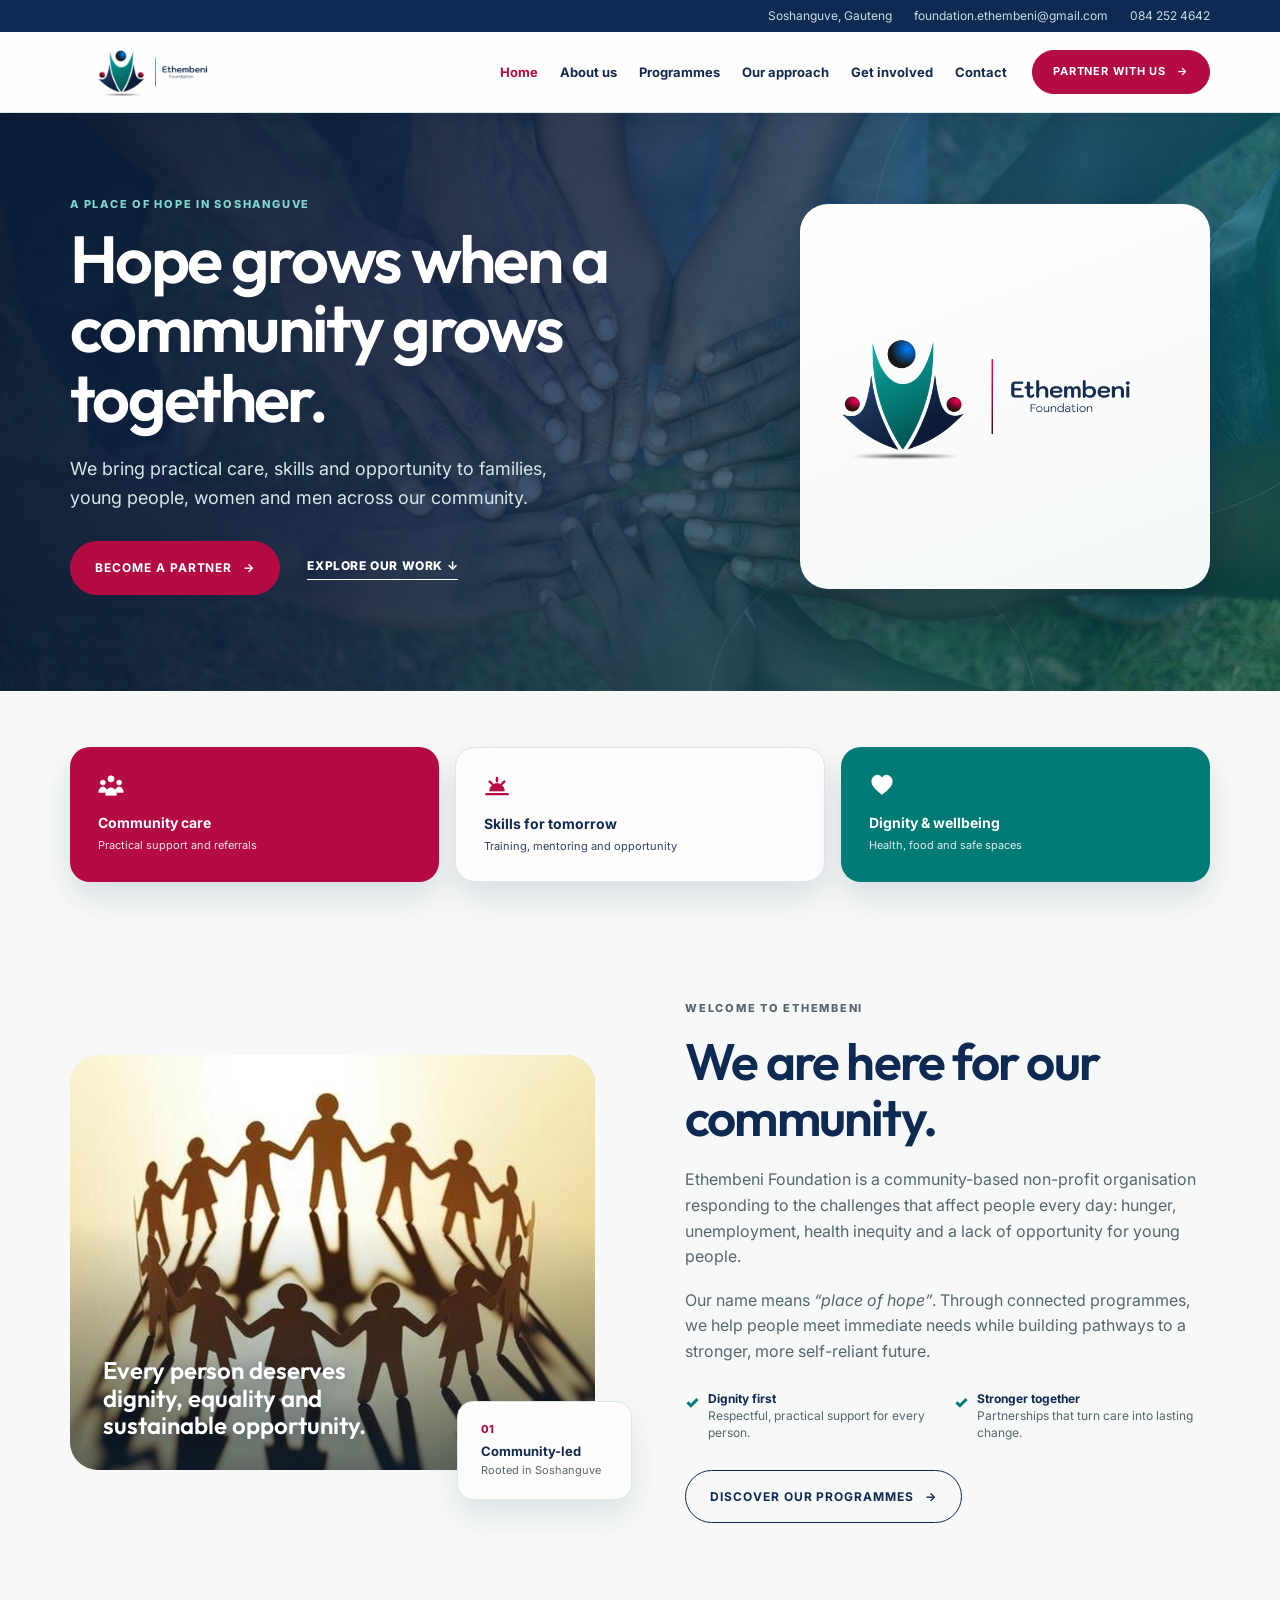
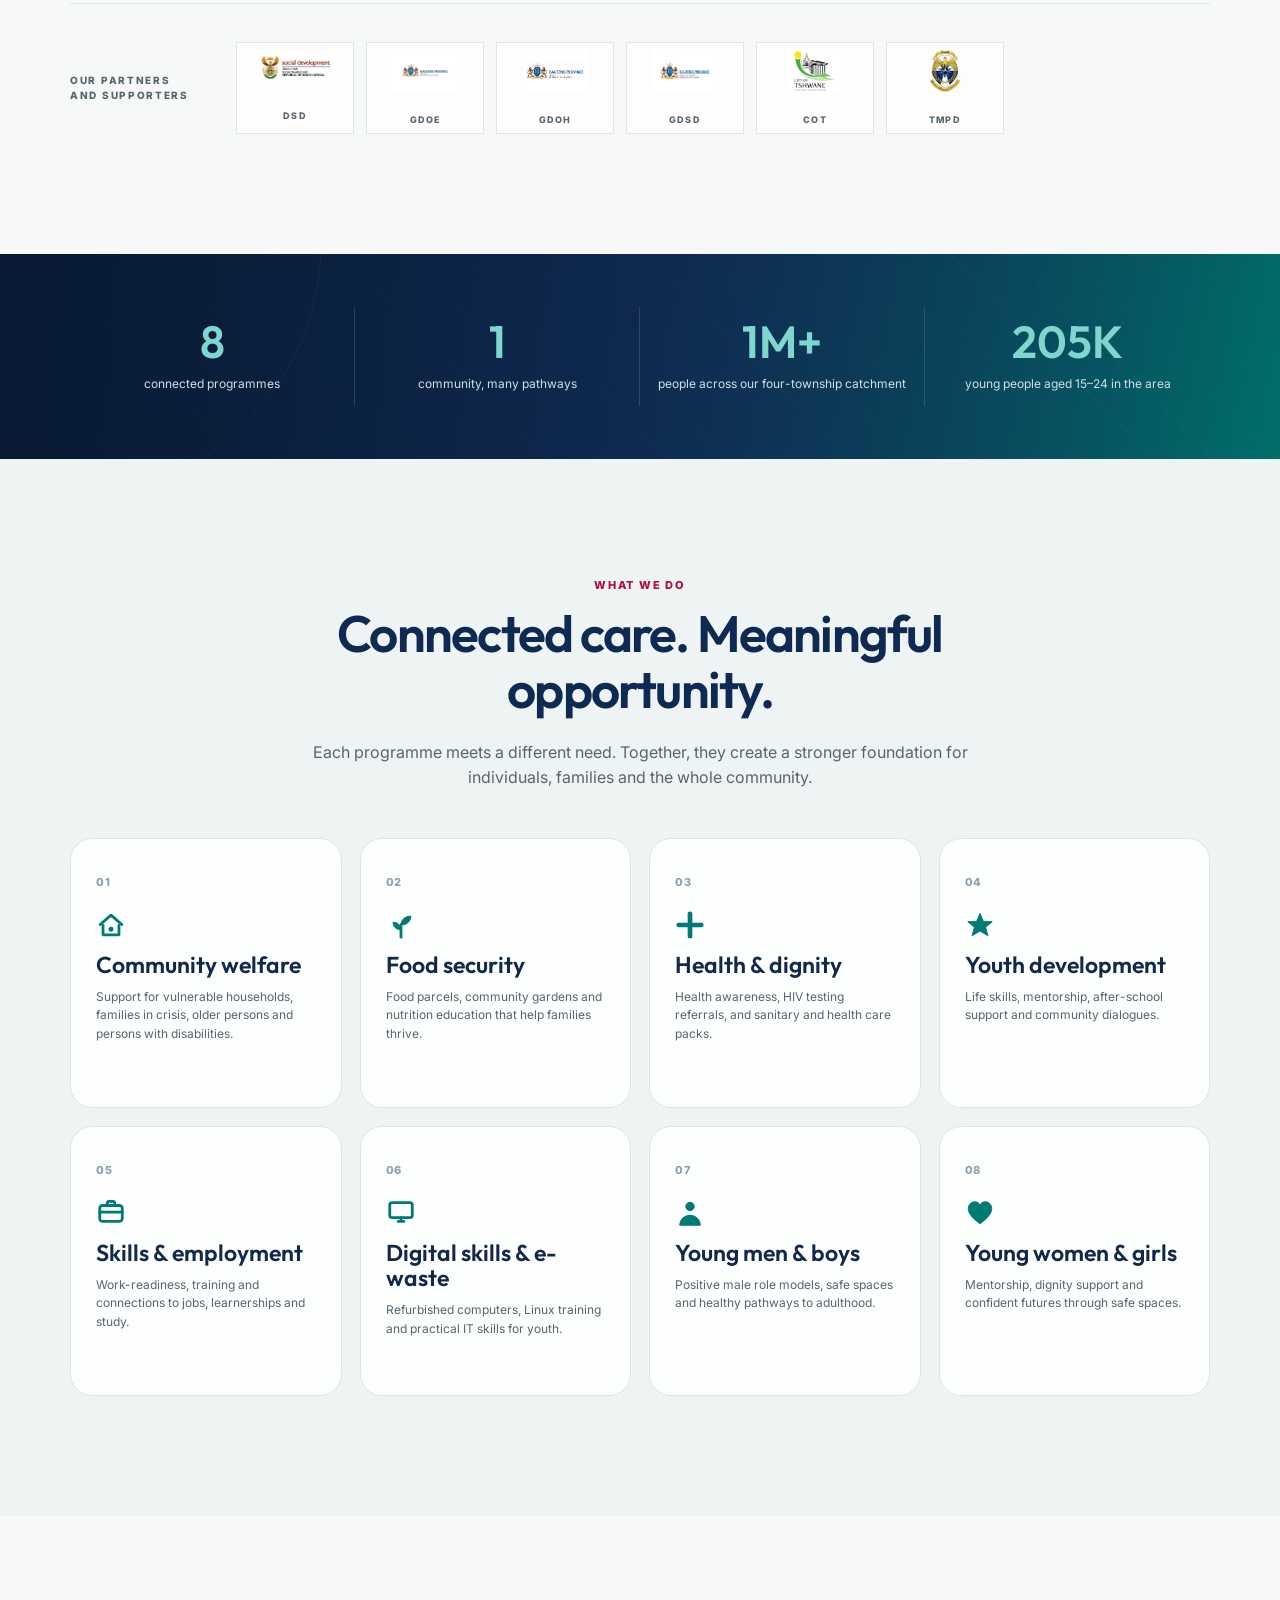
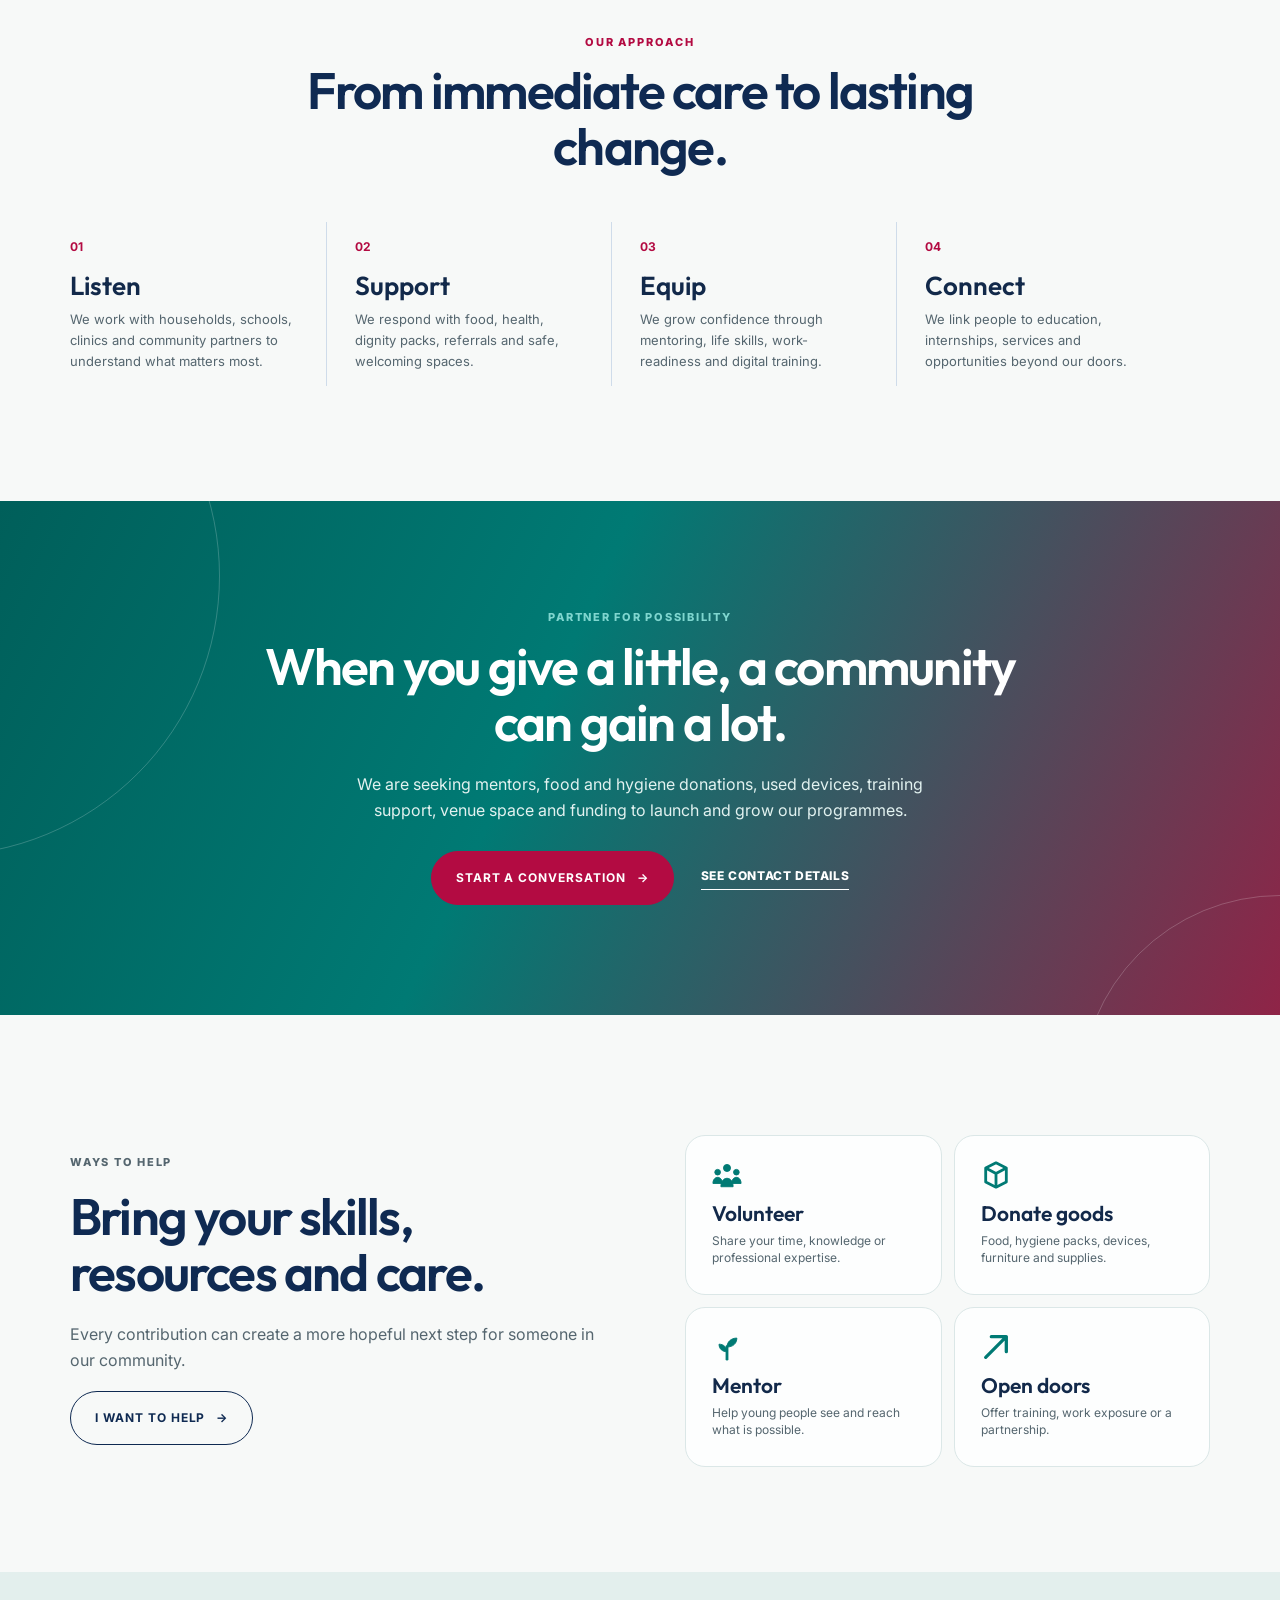
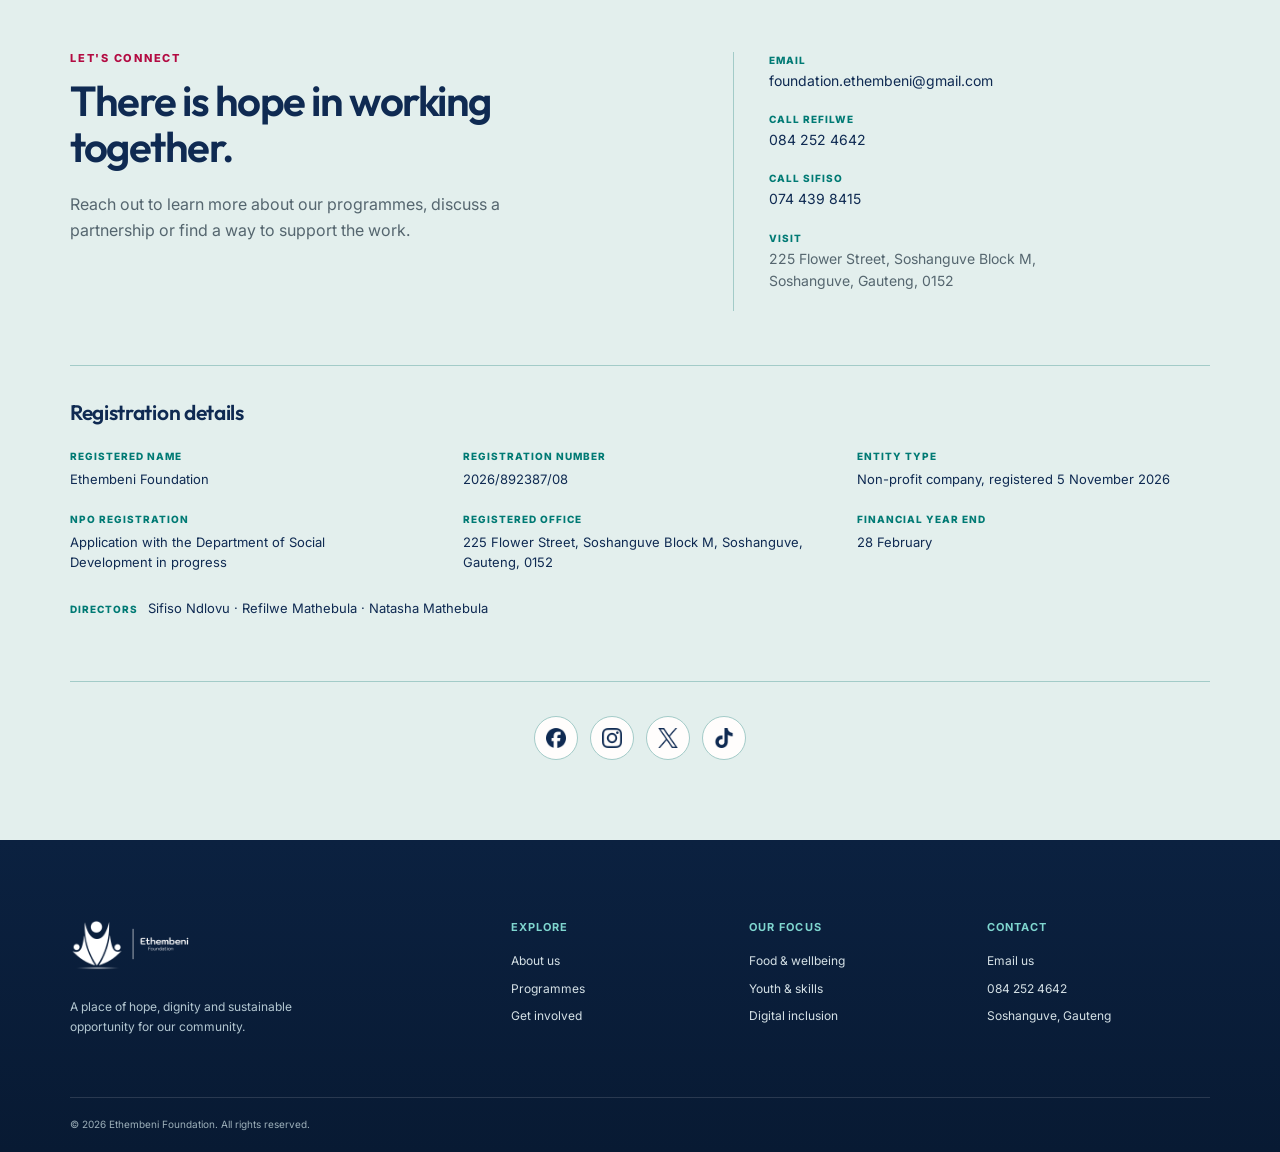
==== commit 14d0ceda: "Fix social icons on Chromium browsers; remove scratch files The icons were drawn with <use href="#so" ====
--- a/index.html
+++ b/index.html
@@ -27,10 +27,6 @@
     <symbol id="mark-user" viewBox="0 0 64 64"><circle cx="32" cy="18" r="9"/><path d="M10 58c1-13 10-21 22-21s21 8 22 21Z"/></symbol>
     <symbol id="mark-box" viewBox="0 0 64 64"><path d="M32 6l22 11v30L32 58 10 47V17Z" fill="none" stroke="currentColor" stroke-width="6" stroke-linejoin="round"/><path d="M10 17l22 12 22-12M32 29v29" fill="none" stroke="currentColor" stroke-width="6" stroke-linejoin="round"/></symbol>
     <symbol id="mark-arrow" viewBox="0 0 64 64"><path d="M10 54 54 10M22 10h32v32" fill="none" stroke="currentColor" stroke-width="7" stroke-linecap="round" stroke-linejoin="round"/></symbol>
-    <symbol id="soc-facebook" viewBox="0 0 24 24"><path d="M9.101 23.691v-7.98H6.627v-3.667h2.474v-1.58c0-4.085 1.848-5.978 5.858-5.978.401 0 .955.042 1.468.103a8.68 8.68 0 0 1 1.141.195v3.325a8.623 8.623 0 0 0-.653-.036 26.805 26.805 0 0 0-.733-.009c-.707 0-1.259.096-1.675.309a1.686 1.686 0 0 0-.679.622c-.258.42-.374.995-.374 1.752v1.297h3.919l-.386 2.103-.287 1.564h-3.246v8.245C19.396 23.238 24 18.179 24 12.044c0-6.627-5.373-12-12-12s-12 5.373-12 12c0 5.628 3.874 10.35 9.101 11.647Z"/></symbol>
-    <symbol id="soc-instagram" viewBox="0 0 24 24"><path d="M7.0301.084c-1.2768.0602-2.1487.264-2.911.5634-.7888.3075-1.4575.72-2.1228 1.3877-.6652.6677-1.075 1.3368-1.3802 2.127-.2954.7638-.4956 1.6365-.552 2.914-.0564 1.2775-.0689 1.6882-.0626 4.947.0062 3.2586.0206 3.6671.0825 4.9473.061 1.2765.264 2.1482.5635 2.9107.308.7889.72 1.4573 1.388 2.1228.6679.6655 1.3365 1.0743 2.1285 1.38.7632.295 1.6361.4961 2.9134.552 1.2773.056 1.6884.069 4.9462.0627 3.2578-.0062 3.668-.0207 4.9478-.0814 1.28-.0607 2.147-.2652 2.9098-.5633.7889-.3086 1.4578-.72 2.1228-1.3881.665-.6682 1.0745-1.3378 1.3795-2.1284.2957-.7632.4966-1.636.552-2.9124.056-1.2809.0692-1.6898.063-4.948-.0063-3.2583-.021-3.6668-.0817-4.9465-.0607-1.2797-.264-2.1487-.5633-2.9117-.3084-.7889-.72-1.4568-1.3876-2.1228C21.2982 1.33 20.628.9208 19.8378.6165 19.074.321 18.2017.1197 16.9244.0645 15.6471.0093 15.236-.005 11.977.0014 8.718.0076 8.31.0215 7.0301.0839m.1402 21.6932c-1.17-.0509-1.8053-.2453-2.2287-.408-.5606-.216-.96-.4771-1.3819-.895-.422-.4178-.6811-.8186-.9-1.378-.1644-.4234-.3624-1.058-.4171-2.228-.0595-1.2645-.072-1.6442-.079-4.848-.007-3.2037.0053-3.583.0607-4.848.05-1.169.2456-1.805.408-2.2282.216-.5613.4762-.96.895-1.3816.4188-.4217.8184-.6814 1.3783-.9003.423-.1651 1.0575-.3614 2.227-.4171 1.2655-.06 1.6447-.072 4.848-.079 3.2033-.007 3.5835.005 4.8495.0608 1.169.0508 1.8053.2445 2.228.408.5608.216.96.4754 1.3816.895.4217.4194.6816.8176.9005 1.3787.1653.4217.3617 1.056.4169 2.2263.0602 1.2655.0739 1.645.0796 4.848.0058 3.203-.0055 3.5834-.061 4.848-.051 1.17-.245 1.8055-.408 2.2294-.216.5604-.4763.96-.8954 1.3814-.419.4215-.8181.6811-1.3783.9-.4224.1649-1.0577.3617-2.2262.4174-1.2656.0595-1.6448.072-4.8493.079-3.2045.007-3.5825-.006-4.848-.0608M16.953 5.5864A1.44 1.44 0 1 0 18.39 4.144a1.44 1.44 0 0 0-1.437 1.4424M5.8385 12.012c.0067 3.4032 2.7706 6.1557 6.173 6.1493 3.4026-.0065 6.157-2.7701 6.1506-6.1733-.0065-3.4032-2.771-6.1565-6.174-6.1498-3.403.0067-6.156 2.771-6.1496 6.1738M8 12.0077a4 4 0 1 1 4.008 3.9921A3.9996 3.9996 0 0 1 8 12.0077"/></symbol>
-    <symbol id="soc-x" viewBox="0 0 24 24"><path d="M14.234 10.162 22.977 0h-2.072l-7.591 8.824L7.251 0H.258l9.168 13.343L.258 24H2.33l8.016-9.318L16.749 24h6.993zm-2.837 3.299-.929-1.329L3.076 1.56h3.182l5.965 8.532.929 1.329 7.754 11.09h-3.182z"/></symbol>
-    <symbol id="soc-tiktok" viewBox="0 0 24 24"><path d="M12.525.02c1.31-.02 2.61-.01 3.91-.02.08 1.53.63 3.09 1.75 4.17 1.12 1.11 2.7 1.62 4.24 1.79v4.03c-1.44-.05-2.89-.35-4.2-.97-.57-.26-1.1-.59-1.62-.93-.01 2.92.01 5.84-.02 8.75-.08 1.4-.54 2.79-1.35 3.94-1.31 1.92-3.58 3.17-5.91 3.21-1.43.08-2.86-.31-4.08-1.03-2.02-1.19-3.44-3.37-3.65-5.71-.02-.5-.03-1-.01-1.49.18-1.9 1.12-3.72 2.58-4.96 1.66-1.44 3.98-2.13 6.15-1.72.02 1.48-.04 2.96-.04 4.44-.99-.32-2.15-.23-3.02.37-.63.41-1.11 1.04-1.36 1.75-.21.51-.15 1.07-.14 1.61.24 1.64 1.82 3.02 3.5 2.87 1.12-.01 2.19-.66 2.77-1.61.19-.33.4-.67.41-1.06.1-1.79.06-3.57.07-5.36.01-4.03-.01-8.05.02-12.07z"/></symbol>
   </svg>
   <div class="utility-bar"><div class="shell utility-content"><span>Soshanguve, Gauteng</span><a href="mailto:foundation.ethembeni@gmail.com">foundation.ethembeni@gmail.com</a><a href="tel:+27842524642">084 252 4642</a></div></div>
 
@@ -114,10 +110,10 @@
     <div class="shell social-row">
       <!-- TODO: add href with the real profile URL to each link once the accounts exist -->
       <ul class="social-list">
-        <li><a class="social-link" aria-label="Ethembeni Foundation on Facebook"><svg viewBox="0 0 24 24" aria-hidden="true"><use href="#soc-facebook"></use></svg></a></li>
-        <li><a class="social-link" aria-label="Ethembeni Foundation on Instagram"><svg viewBox="0 0 24 24" aria-hidden="true"><use href="#soc-instagram"></use></svg></a></li>
-        <li><a class="social-link" href="https://x.com/ethembeni_" target="_blank" rel="noopener" aria-label="Ethembeni Foundation on X"><svg viewBox="0 0 24 24" aria-hidden="true"><use href="#soc-x"></use></svg></a></li>
-        <li><a class="social-link" href="https://www.tiktok.com/@ethembenifoundation" target="_blank" rel="noopener" aria-label="Ethembeni Foundation on TikTok"><svg viewBox="0 0 24 24" aria-hidden="true"><use href="#soc-tiktok"></use></svg></a></li>
+        <li><a class="social-link" aria-label="Ethembeni Foundation on Facebook"><img class="social-icon" src="assets/social-facebook.png" alt="" width="20" height="20" decoding="async"></a></li>
+        <li><a class="social-link" aria-label="Ethembeni Foundation on Instagram"><img class="social-icon" src="assets/social-instagram.png" alt="" width="20" height="20" decoding="async"></a></li>
+        <li><a class="social-link" href="https://x.com/ethembeni_" target="_blank" rel="noopener" aria-label="Ethembeni Foundation on X"><img class="social-icon" src="assets/social-x.png" alt="" width="20" height="20" decoding="async"></a></li>
+        <li><a class="social-link" href="https://www.tiktok.com/@ethembenifoundation" target="_blank" rel="noopener" aria-label="Ethembeni Foundation on TikTok"><img class="social-icon" src="assets/social-tiktok.png" alt="" width="20" height="20" decoding="async"></a></li>
       </ul>
     </div></section>
   </main>
--- a/style.css
+++ b/style.css
@@ -4,6 +4,7 @@
    ========================================================================== */
 
 :root {
+  color-scheme:light;
   --navy:#0f2a52;
   --navy-deep:#081a33;
   --navy-mid:#123a63;
@@ -1097,7 +1098,7 @@
 
 .social-list {
   display:flex;
-  flex-wrap:nowrap;
+  flex-wrap:wrap;
   justify-content:center;
   align-items:center;
   gap:12px;
@@ -1109,6 +1110,7 @@
 .social-link {
   display:grid;
   place-items:center;
+  flex:none;
   width:44px;
   height:44px;
   border-radius:50%;
@@ -1118,10 +1120,14 @@
   transition:.25s;
 }
 
-.social-link svg {
+.social-link img {
+  display:block;
   width:20px;
   height:20px;
-  fill:currentColor;
+}
+
+.social-link:hover img {
+  filter:brightness(0) invert(1);
 }
 
 .social-link:hover {
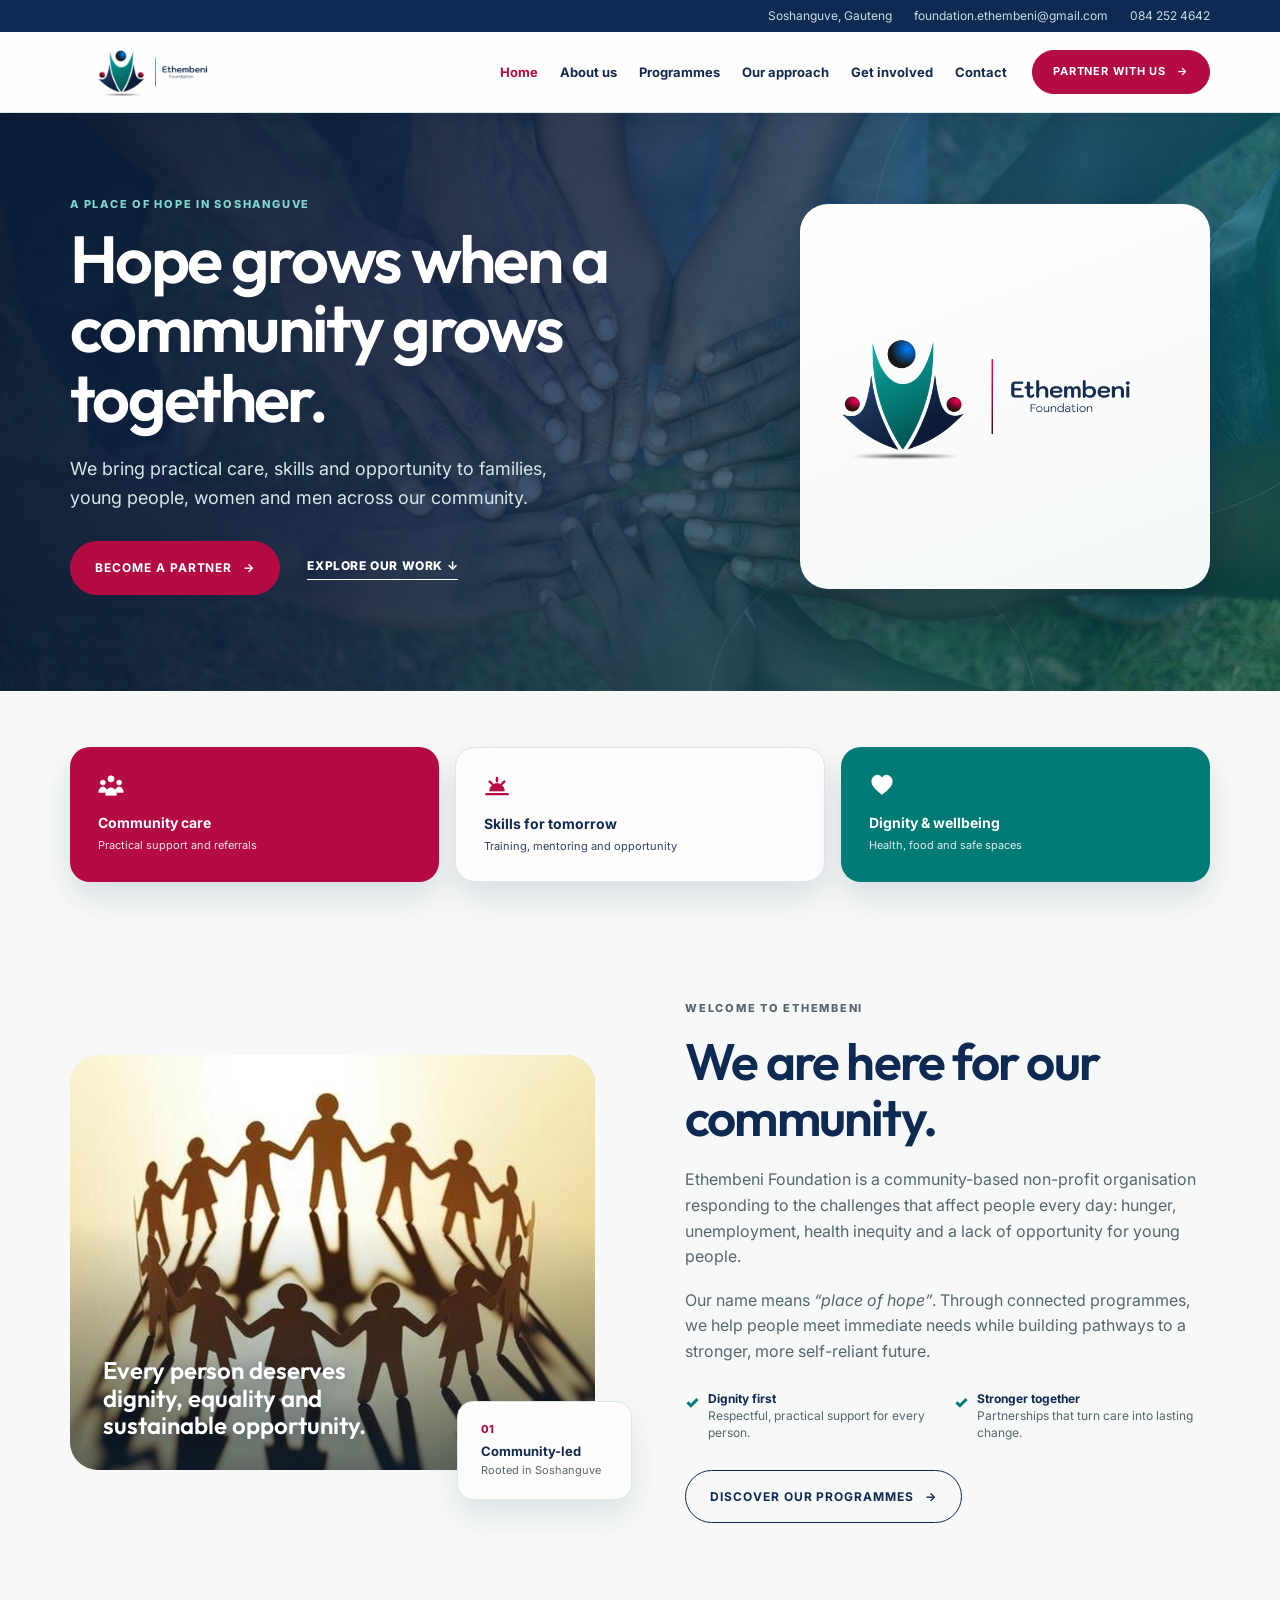
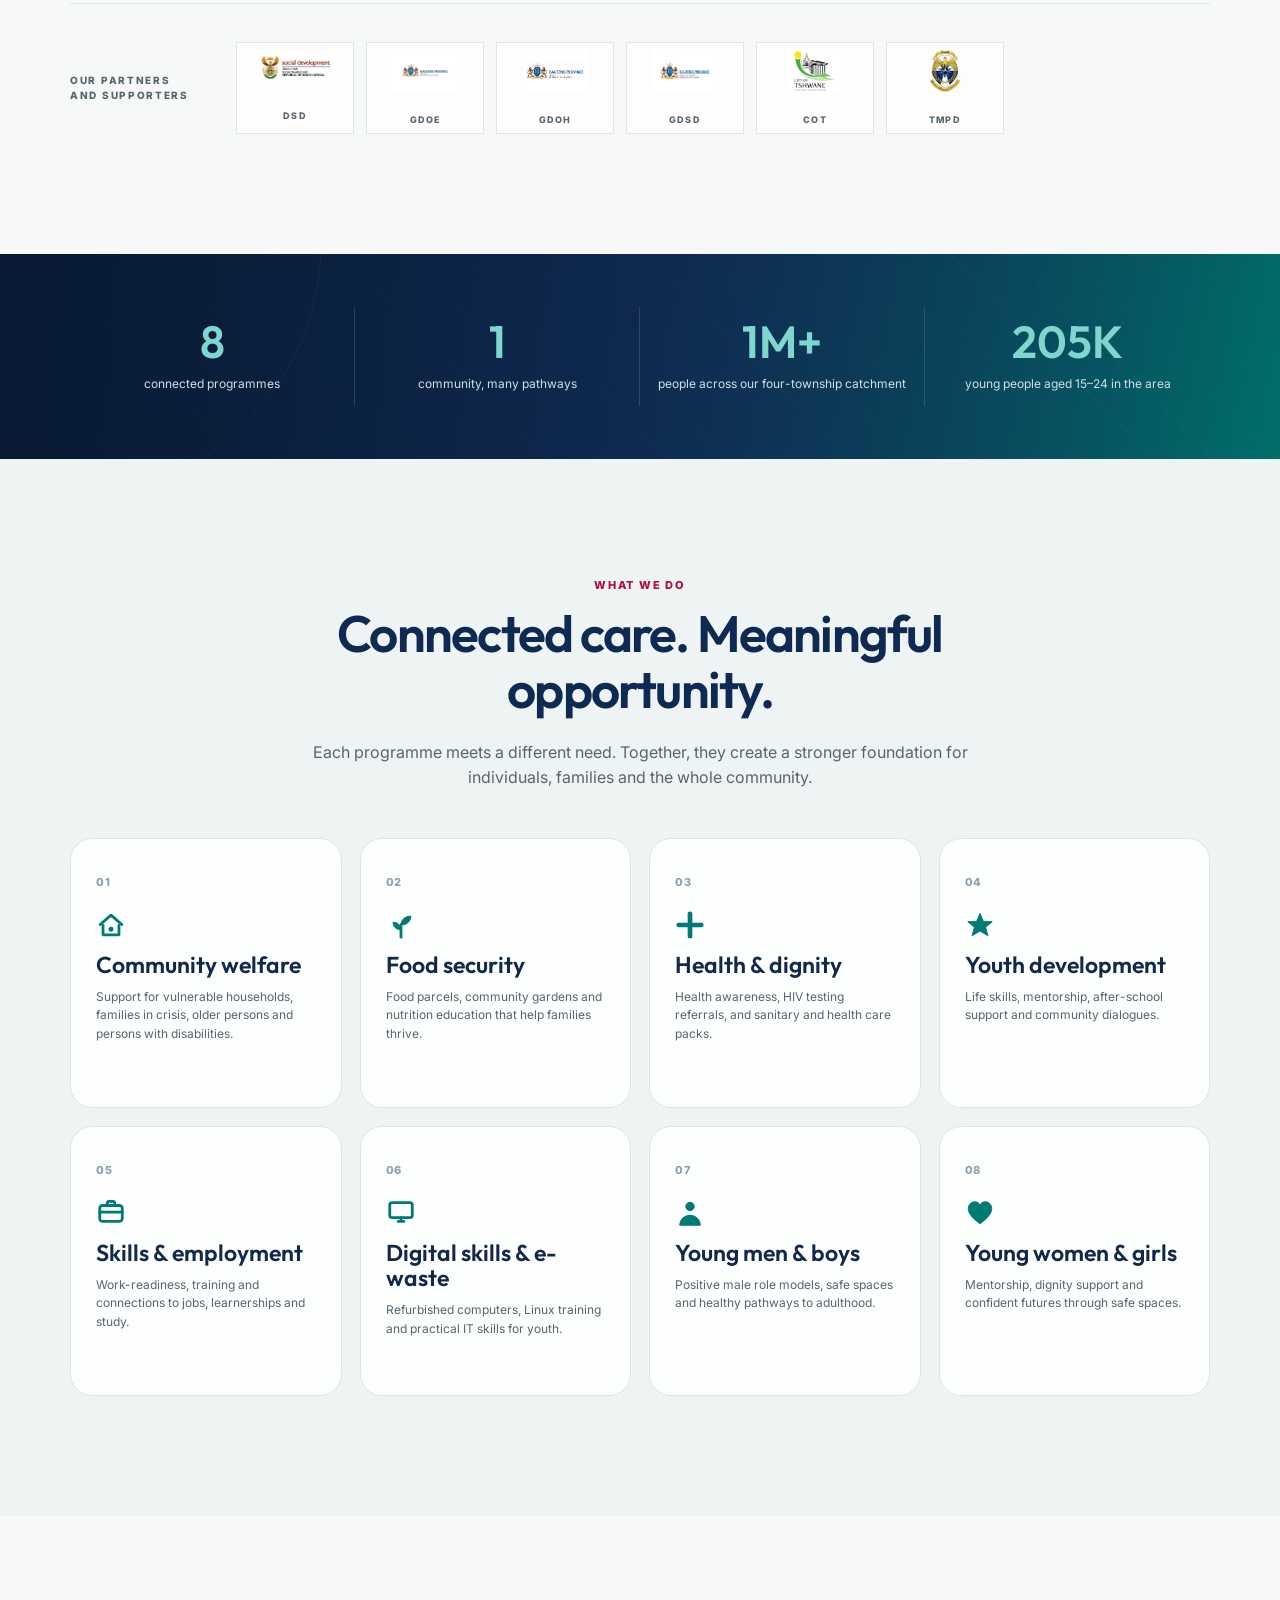
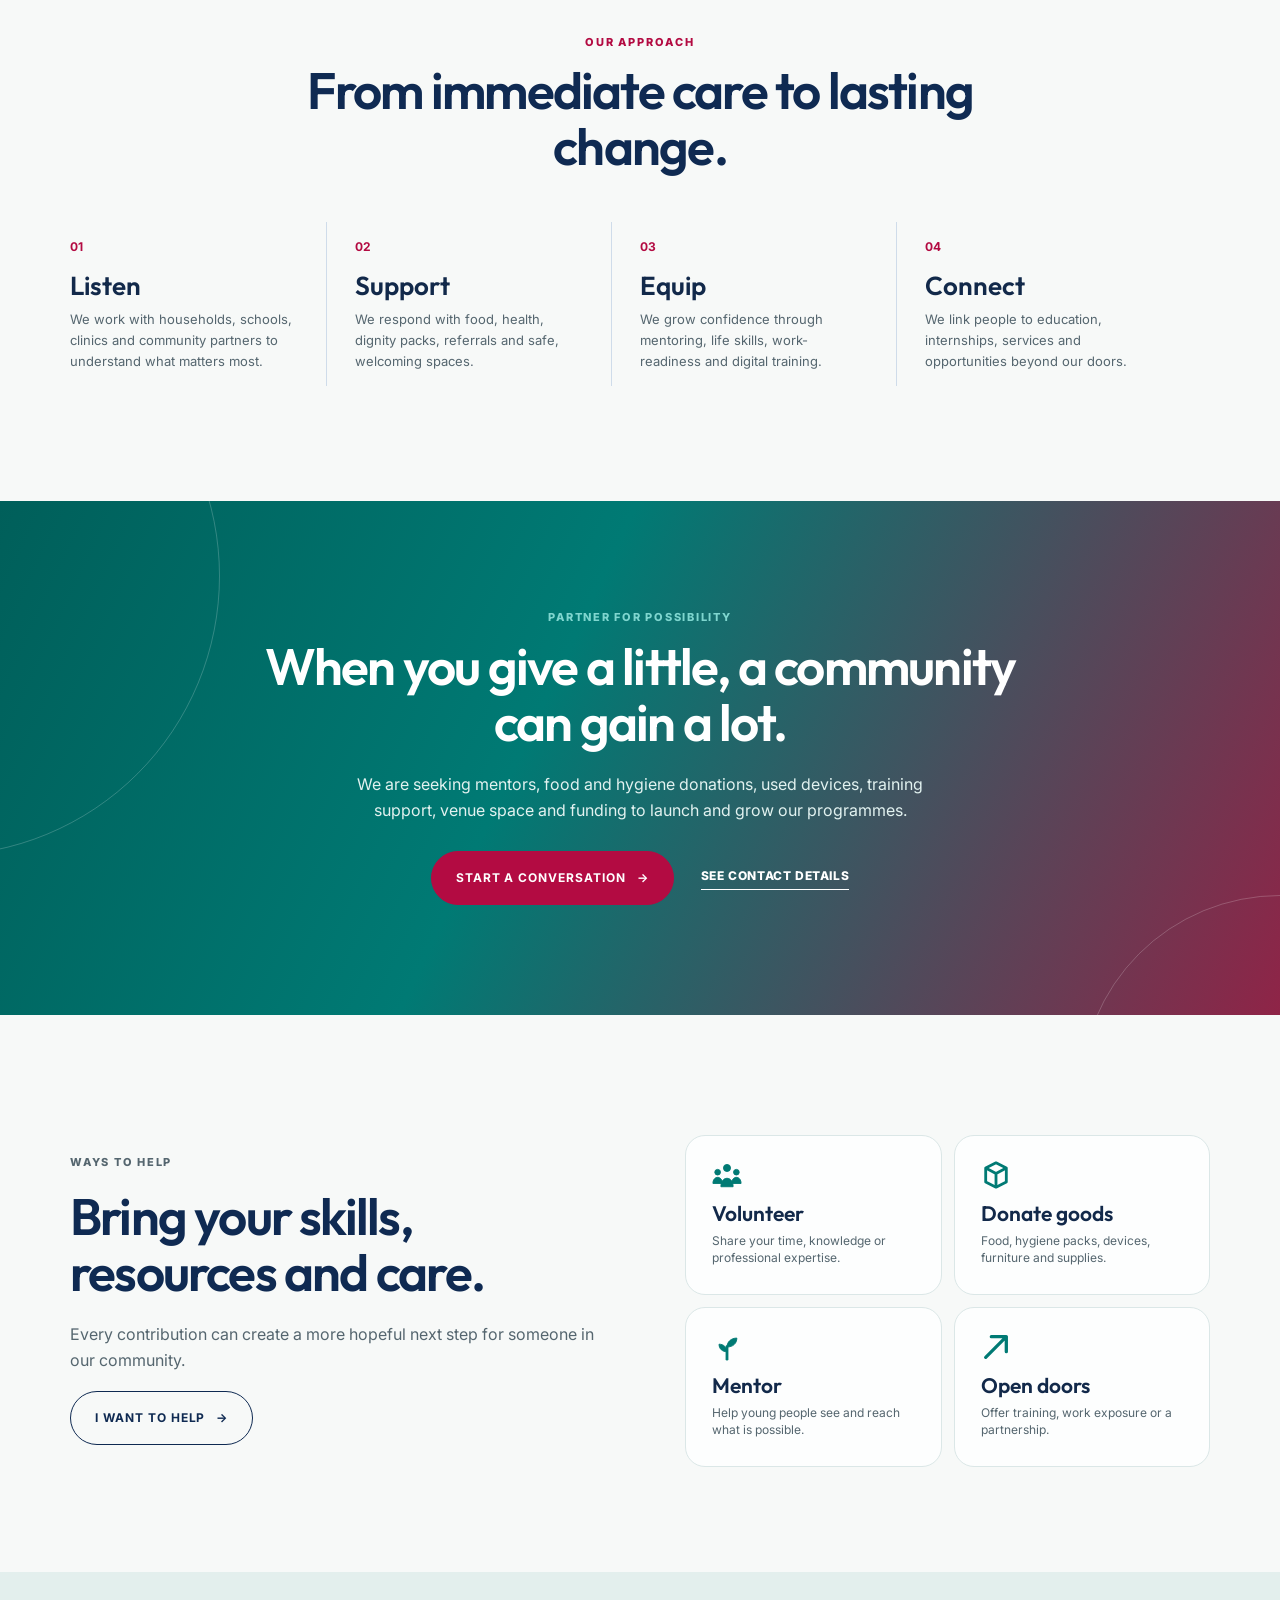
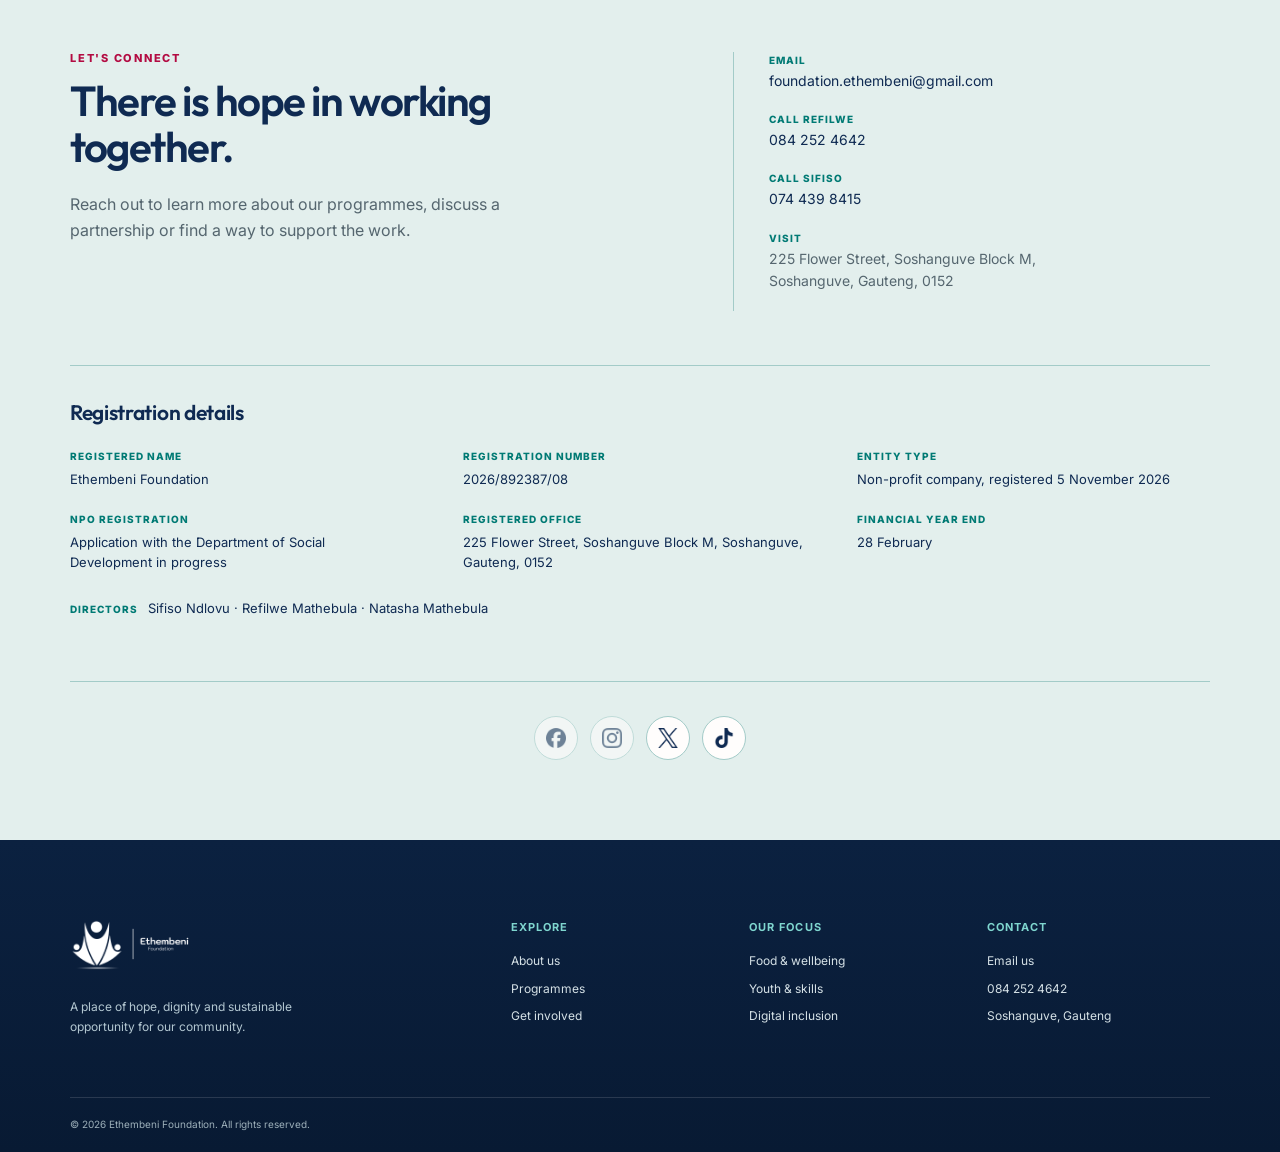
==== commit 29629d01: "Show Facebook and Instagram as coming-soon placeholders until the accounts exist" ====
--- a/index.html
+++ b/index.html
@@ -10,6 +10,7 @@
   <link rel="preconnect" href="https://fonts.gstatic.com" crossorigin>
   <link href="https://fonts.googleapis.com/css2?family=Inter:wght@400;500;600;700;800&family=Outfit:wght@500;600;700;800&display=swap" rel="stylesheet">
   <link rel="stylesheet" href="style.css">
+  <script>document.documentElement.classList.add('js');</script>
 </head>
 <body>
   <a class="skip-link" href="#main">Skip to content</a>
@@ -108,10 +109,12 @@
     </div>
 
     <div class="shell social-row">
-      <!-- TODO: add href with the real profile URL to each link once the accounts exist -->
+      <!-- Facebook and Instagram accounts do not exist yet: shown as muted, non-clickable
+           placeholders. When the accounts are live, swap each <span> for
+           <a class="social-link" href="..." target="_blank" rel="noopener" aria-label="...">. -->
       <ul class="social-list">
-        <li><a class="social-link" aria-label="Ethembeni Foundation on Facebook"><img class="social-icon" src="assets/social-facebook.png" alt="" width="20" height="20" decoding="async"></a></li>
-        <li><a class="social-link" aria-label="Ethembeni Foundation on Instagram"><img class="social-icon" src="assets/social-instagram.png" alt="" width="20" height="20" decoding="async"></a></li>
+        <li><span class="social-link is-coming-soon" role="img" aria-label="Facebook account coming soon" title="Facebook — coming soon"><img class="social-icon" src="assets/social-facebook.png" alt="" width="20" height="20" decoding="async"></span></li>
+        <li><span class="social-link is-coming-soon" role="img" aria-label="Instagram account coming soon" title="Instagram — coming soon"><img class="social-icon" src="assets/social-instagram.png" alt="" width="20" height="20" decoding="async"></span></li>
         <li><a class="social-link" href="https://x.com/ethembeni_" target="_blank" rel="noopener" aria-label="Ethembeni Foundation on X"><img class="social-icon" src="assets/social-x.png" alt="" width="20" height="20" decoding="async"></a></li>
         <li><a class="social-link" href="https://www.tiktok.com/@ethembenifoundation" target="_blank" rel="noopener" aria-label="Ethembeni Foundation on TikTok"><img class="social-icon" src="assets/social-tiktok.png" alt="" width="20" height="20" decoding="async"></a></li>
       </ul>
--- a/style.css
+++ b/style.css
@@ -1137,6 +1137,23 @@
   transform:translateY(-2px);
 }
 
+/* Placeholders for accounts that do not exist yet: visible, but not clickable. */
+.social-link.is-coming-soon {
+  cursor:default;
+  opacity:.55;
+}
+
+.social-link.is-coming-soon:hover {
+  background:#fffdfc;
+  border-color:#a3cbc8;
+  color:var(--navy);
+  transform:none;
+}
+
+.social-link.is-coming-soon:hover img {
+  filter:none;
+}
+
 .registration {
   margin-top:54px;
   padding-top:34px;
@@ -1252,7 +1269,9 @@
   text-decoration:none;
 }
 
-.reveal {
+/* Only hide revealed content when JavaScript is running: without the observer
+   to un-hide it, everything would stay invisible. */
+.js .reveal {
   opacity:0;
   transform:translateY(22px);
   transition:opacity .7s ease,transform .7s ease;
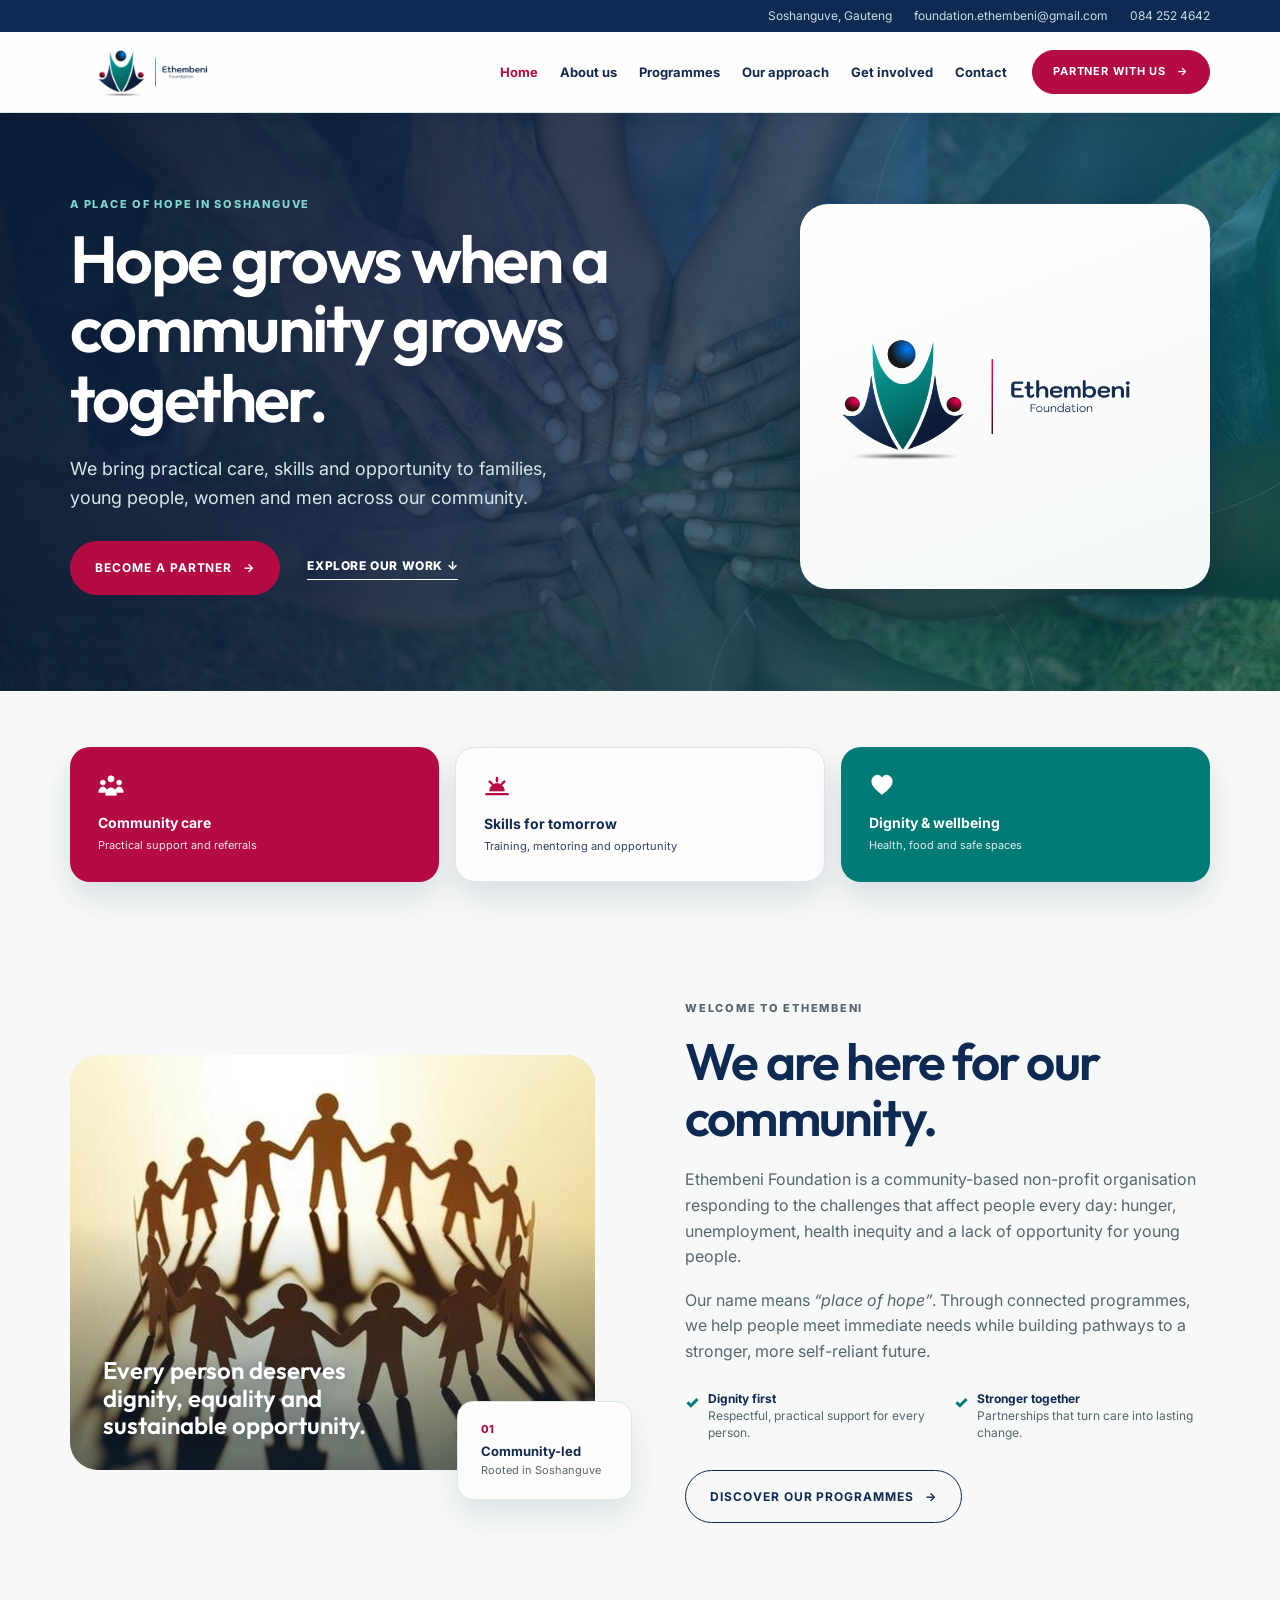
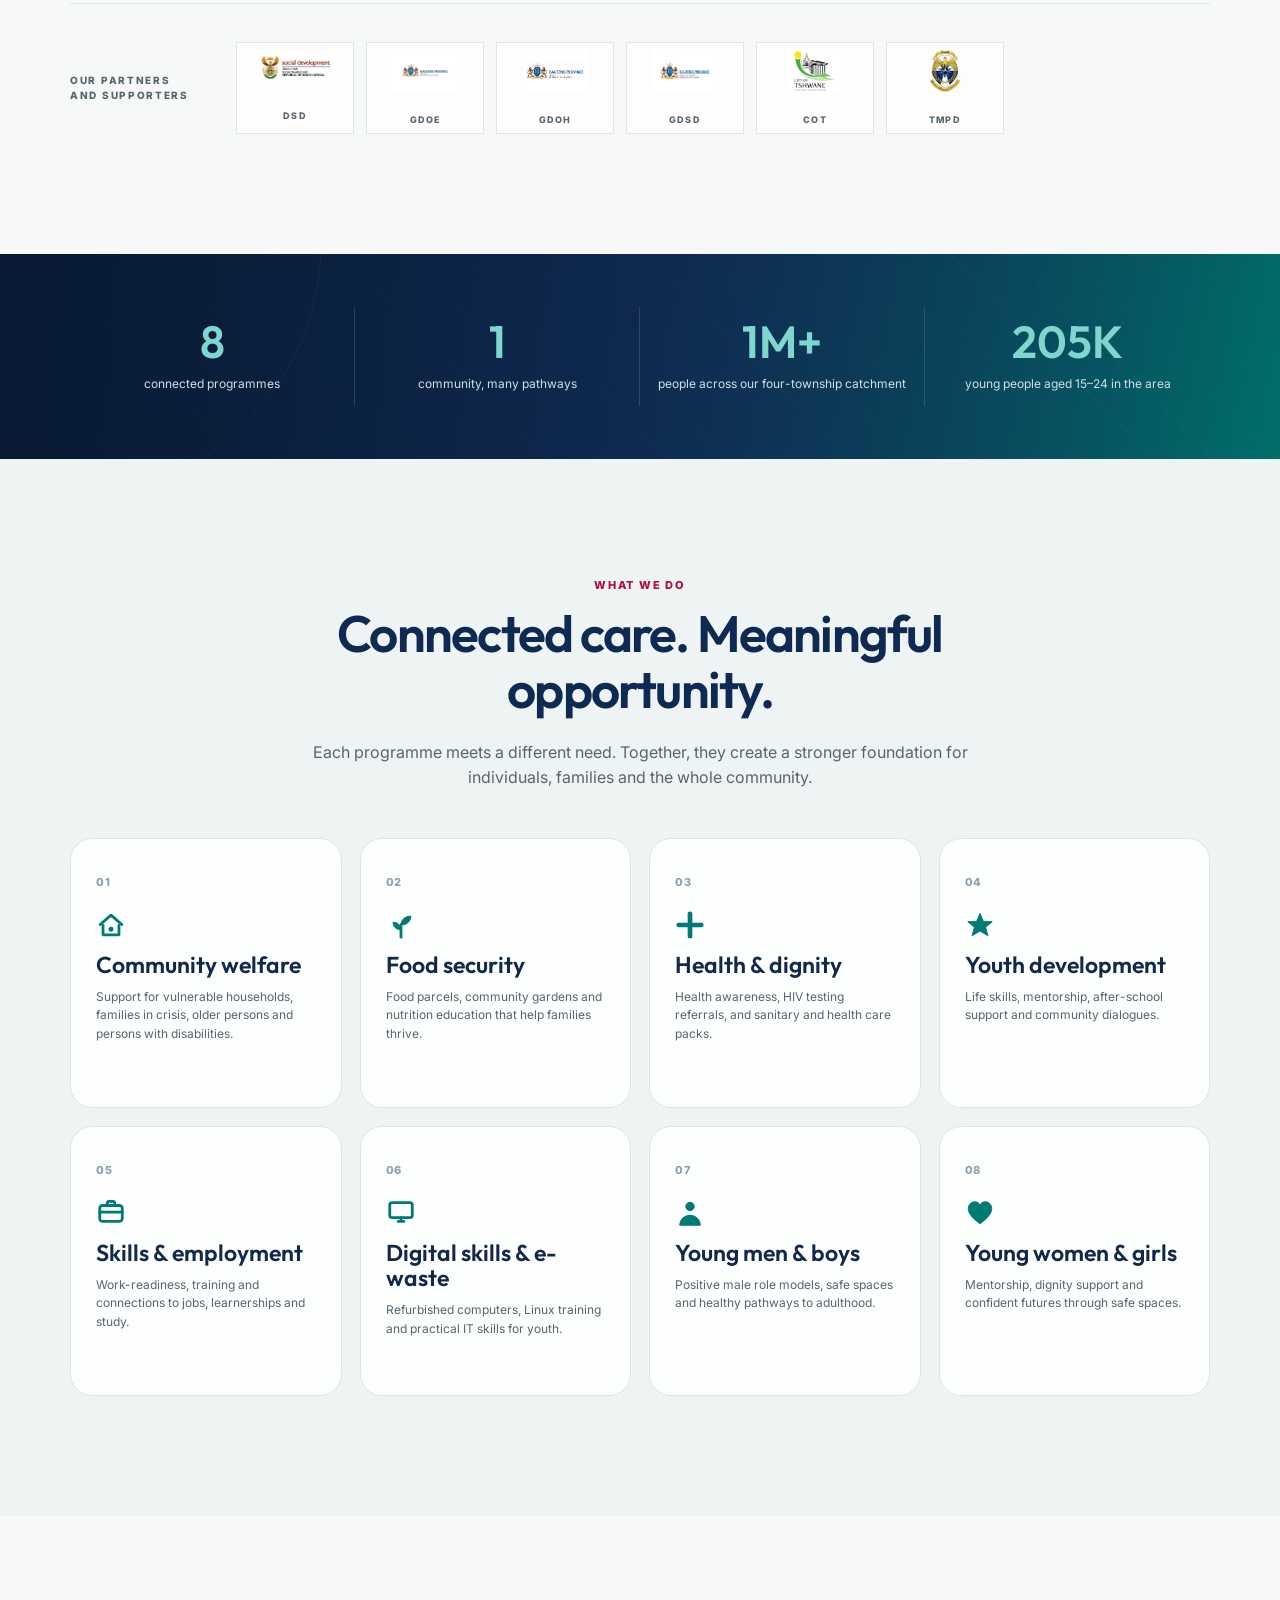
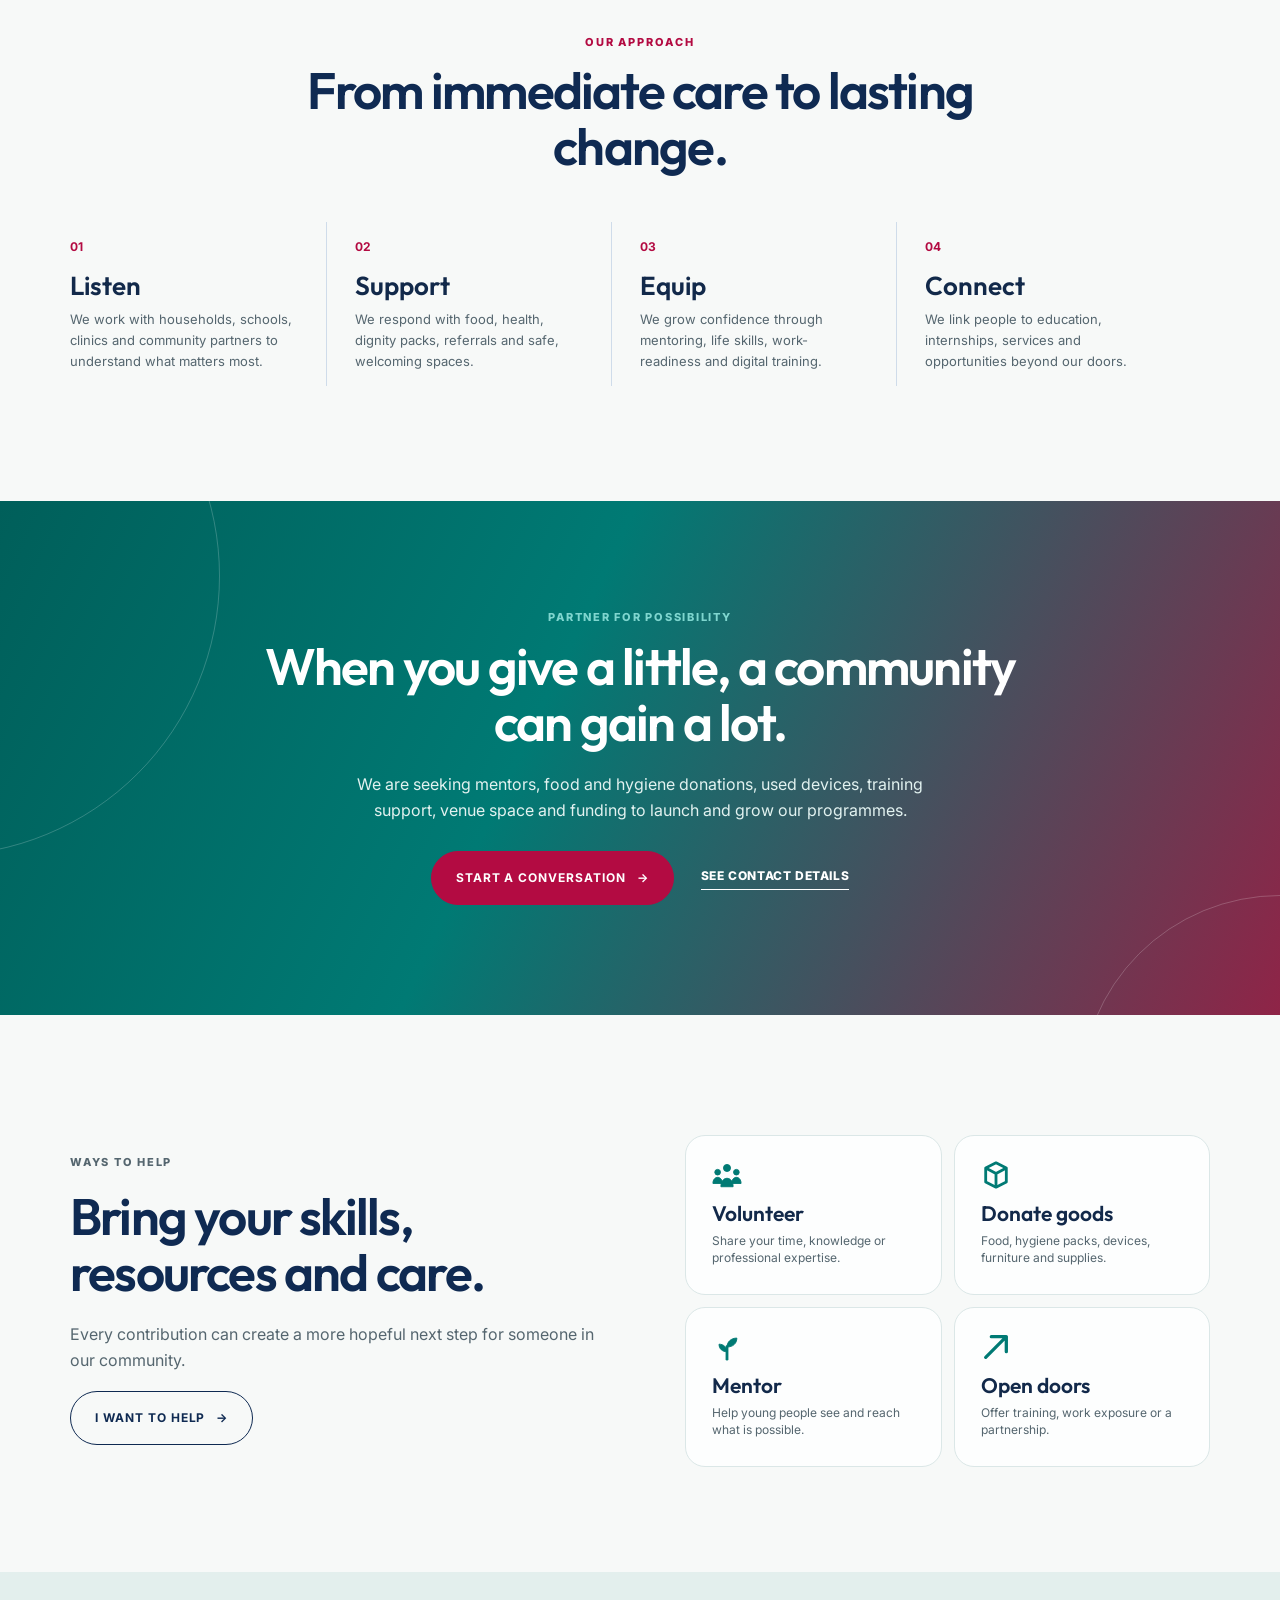
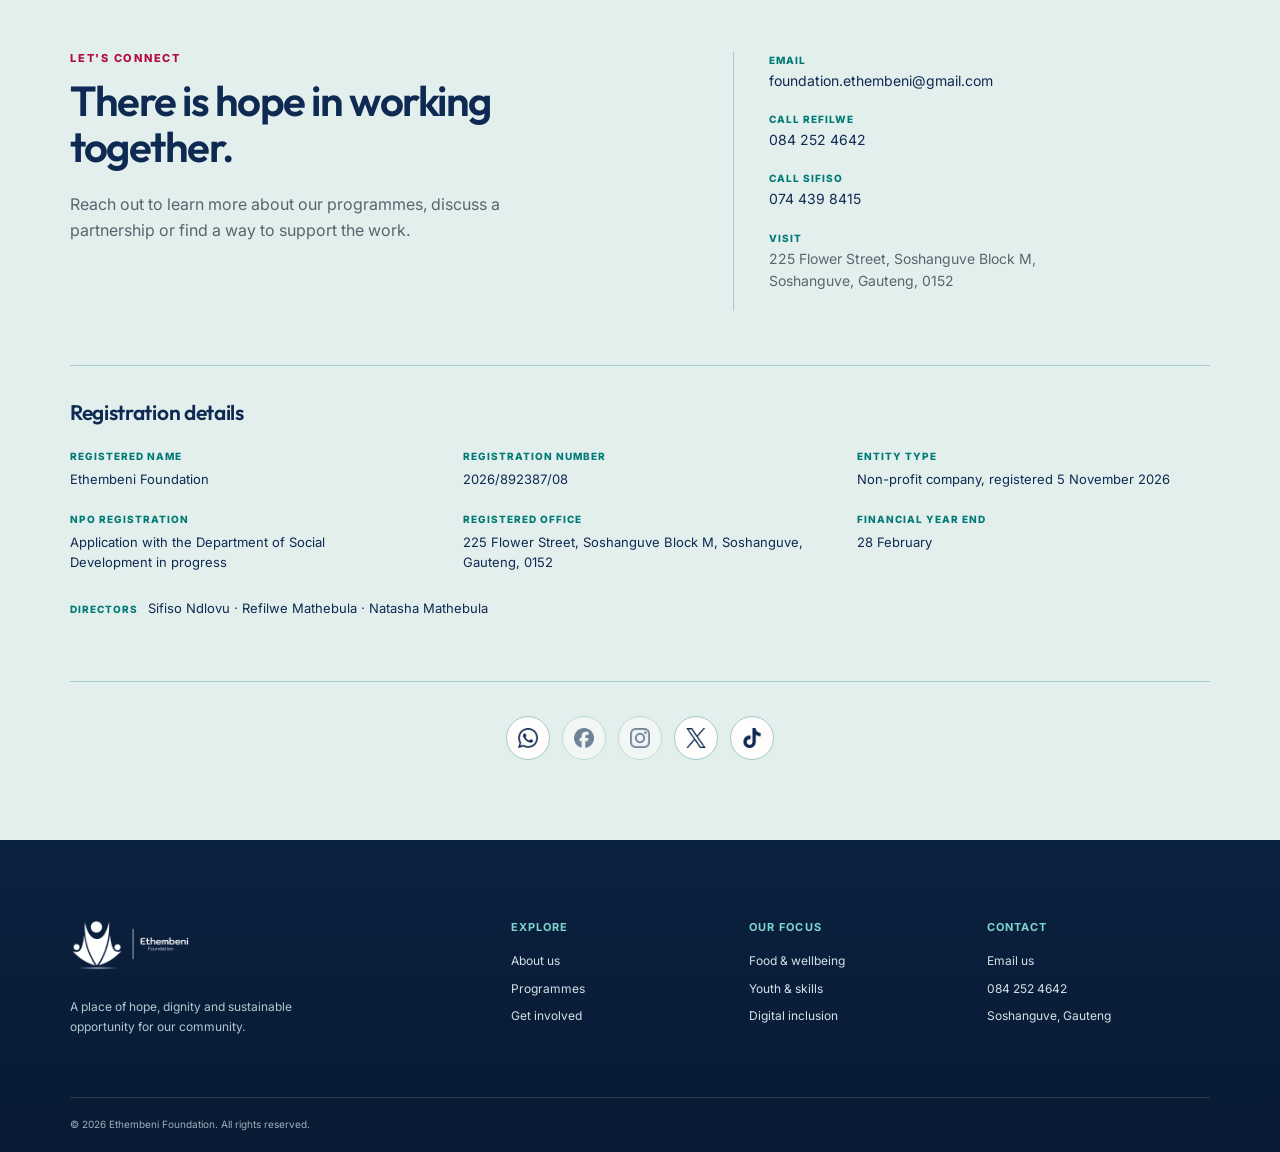
==== commit 17173f85: "Add a WhatsApp icon linked to Refilwe's number (084 252 4642)" ====
--- a/index.html
+++ b/index.html
@@ -113,6 +113,7 @@
            placeholders. When the accounts are live, swap each <span> for
            <a class="social-link" href="..." target="_blank" rel="noopener" aria-label="...">. -->
       <ul class="social-list">
+        <li><a class="social-link" href="https://wa.me/27842524642" target="_blank" rel="noopener" aria-label="Chat with Ethembeni Foundation on WhatsApp" title="WhatsApp 084 252 4642"><img class="social-icon" src="assets/social-whatsapp.png" alt="" width="20" height="20" decoding="async"></a></li>
         <li><span class="social-link is-coming-soon" role="img" aria-label="Facebook account coming soon" title="Facebook — coming soon"><img class="social-icon" src="assets/social-facebook.png" alt="" width="20" height="20" decoding="async"></span></li>
         <li><span class="social-link is-coming-soon" role="img" aria-label="Instagram account coming soon" title="Instagram — coming soon"><img class="social-icon" src="assets/social-instagram.png" alt="" width="20" height="20" decoding="async"></span></li>
         <li><a class="social-link" href="https://x.com/ethembeni_" target="_blank" rel="noopener" aria-label="Ethembeni Foundation on X"><img class="social-icon" src="assets/social-x.png" alt="" width="20" height="20" decoding="async"></a></li>
